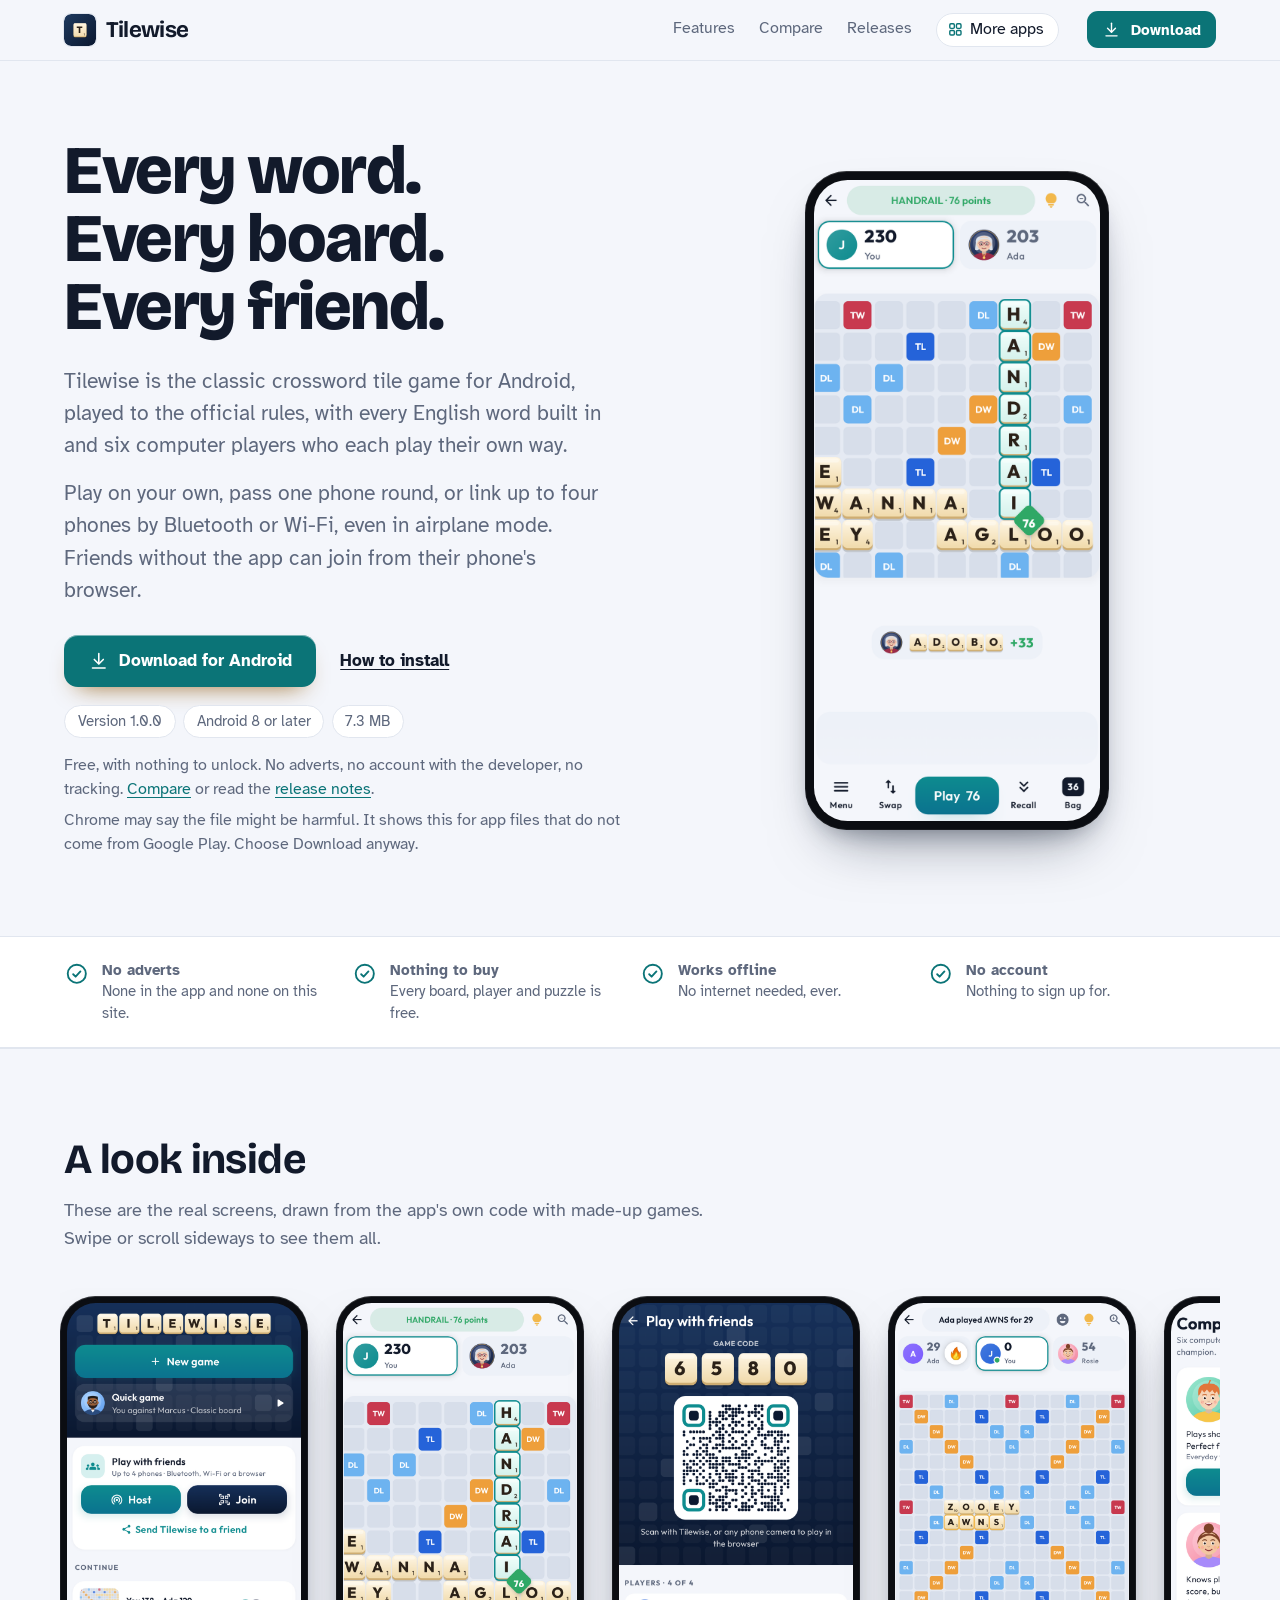
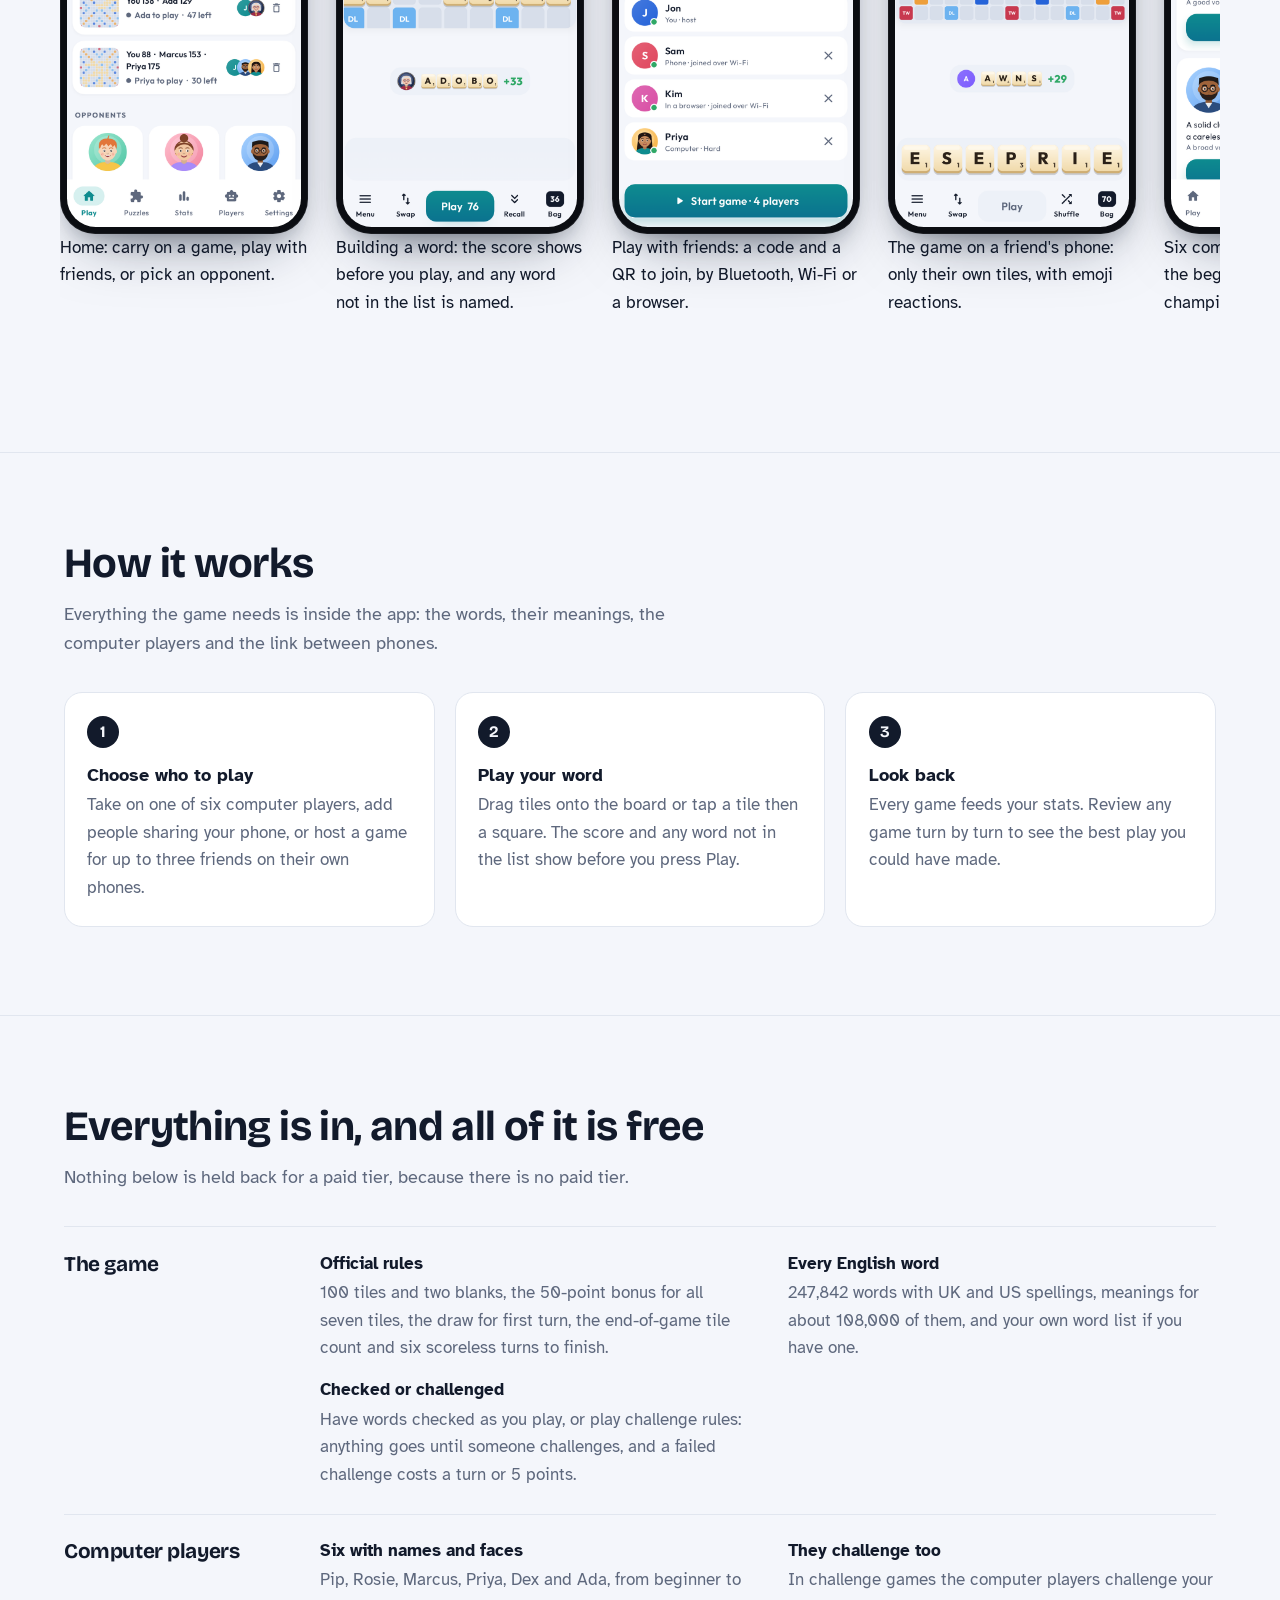
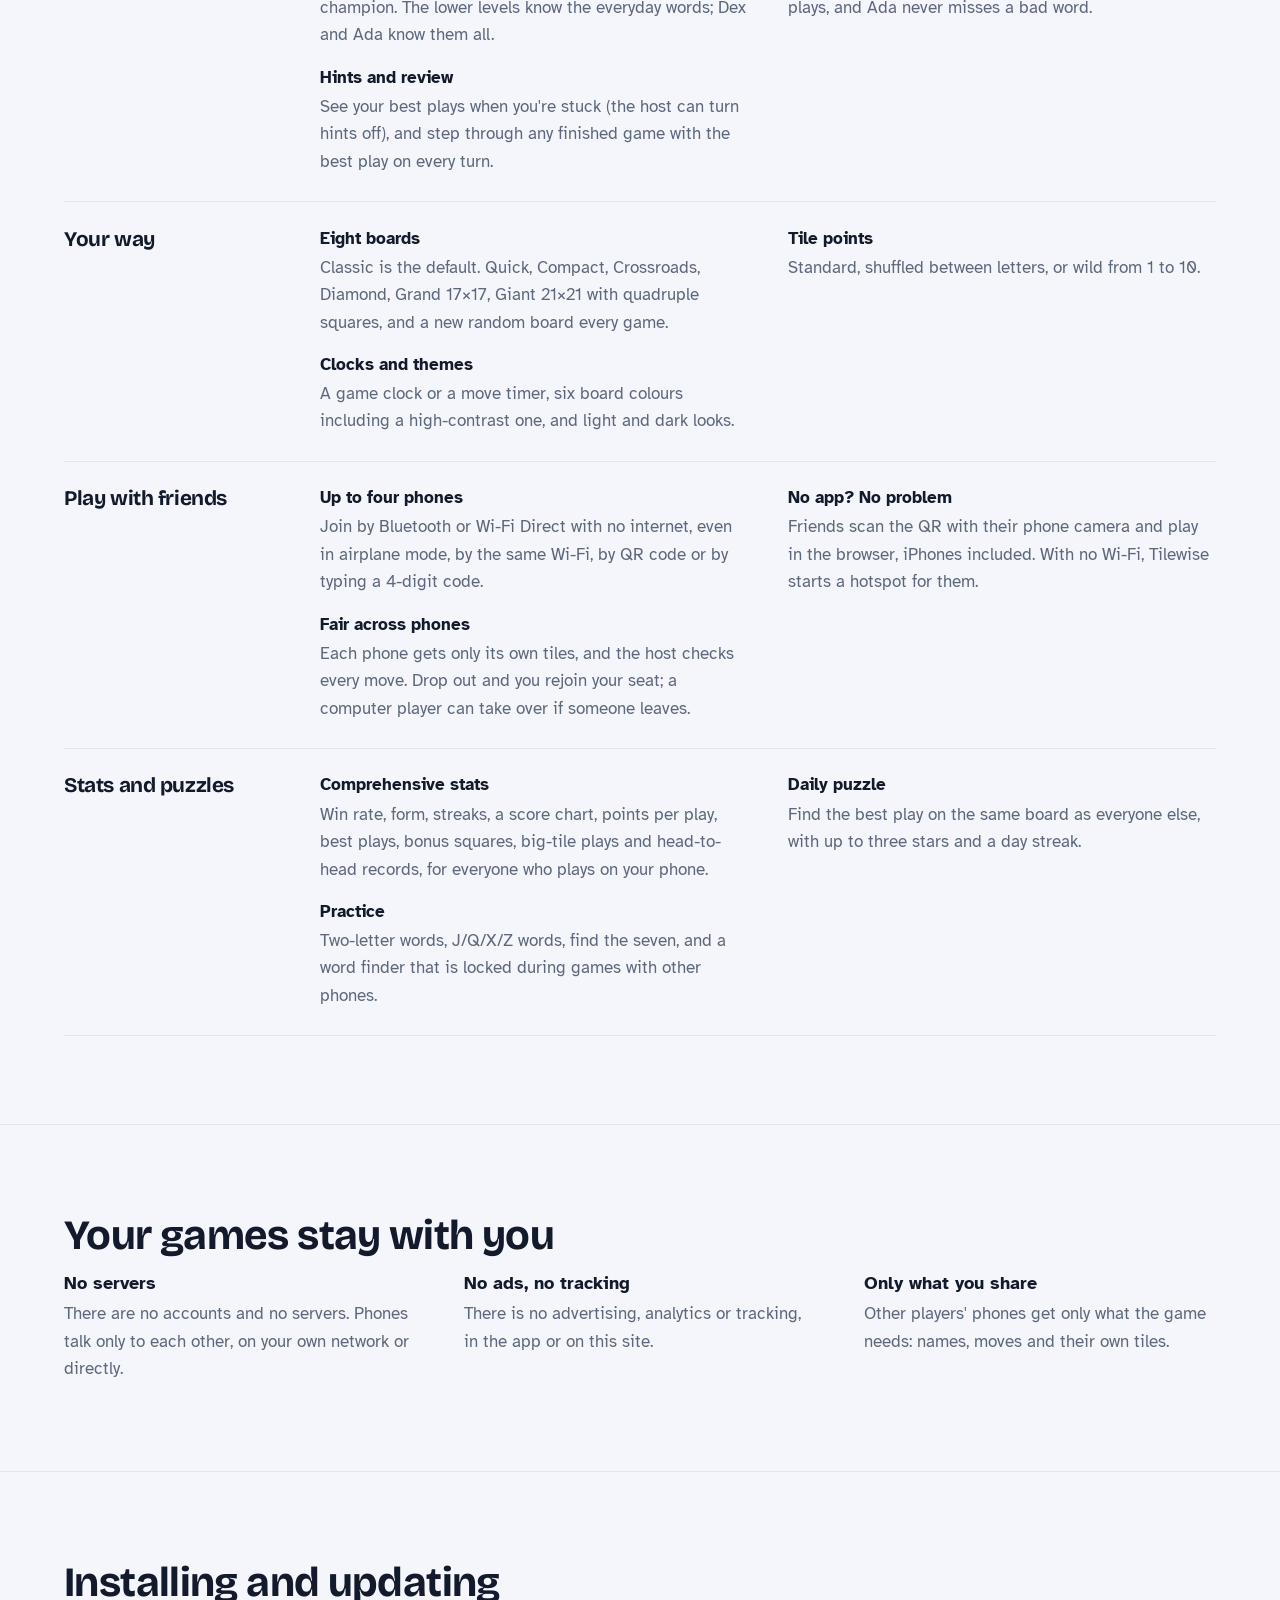
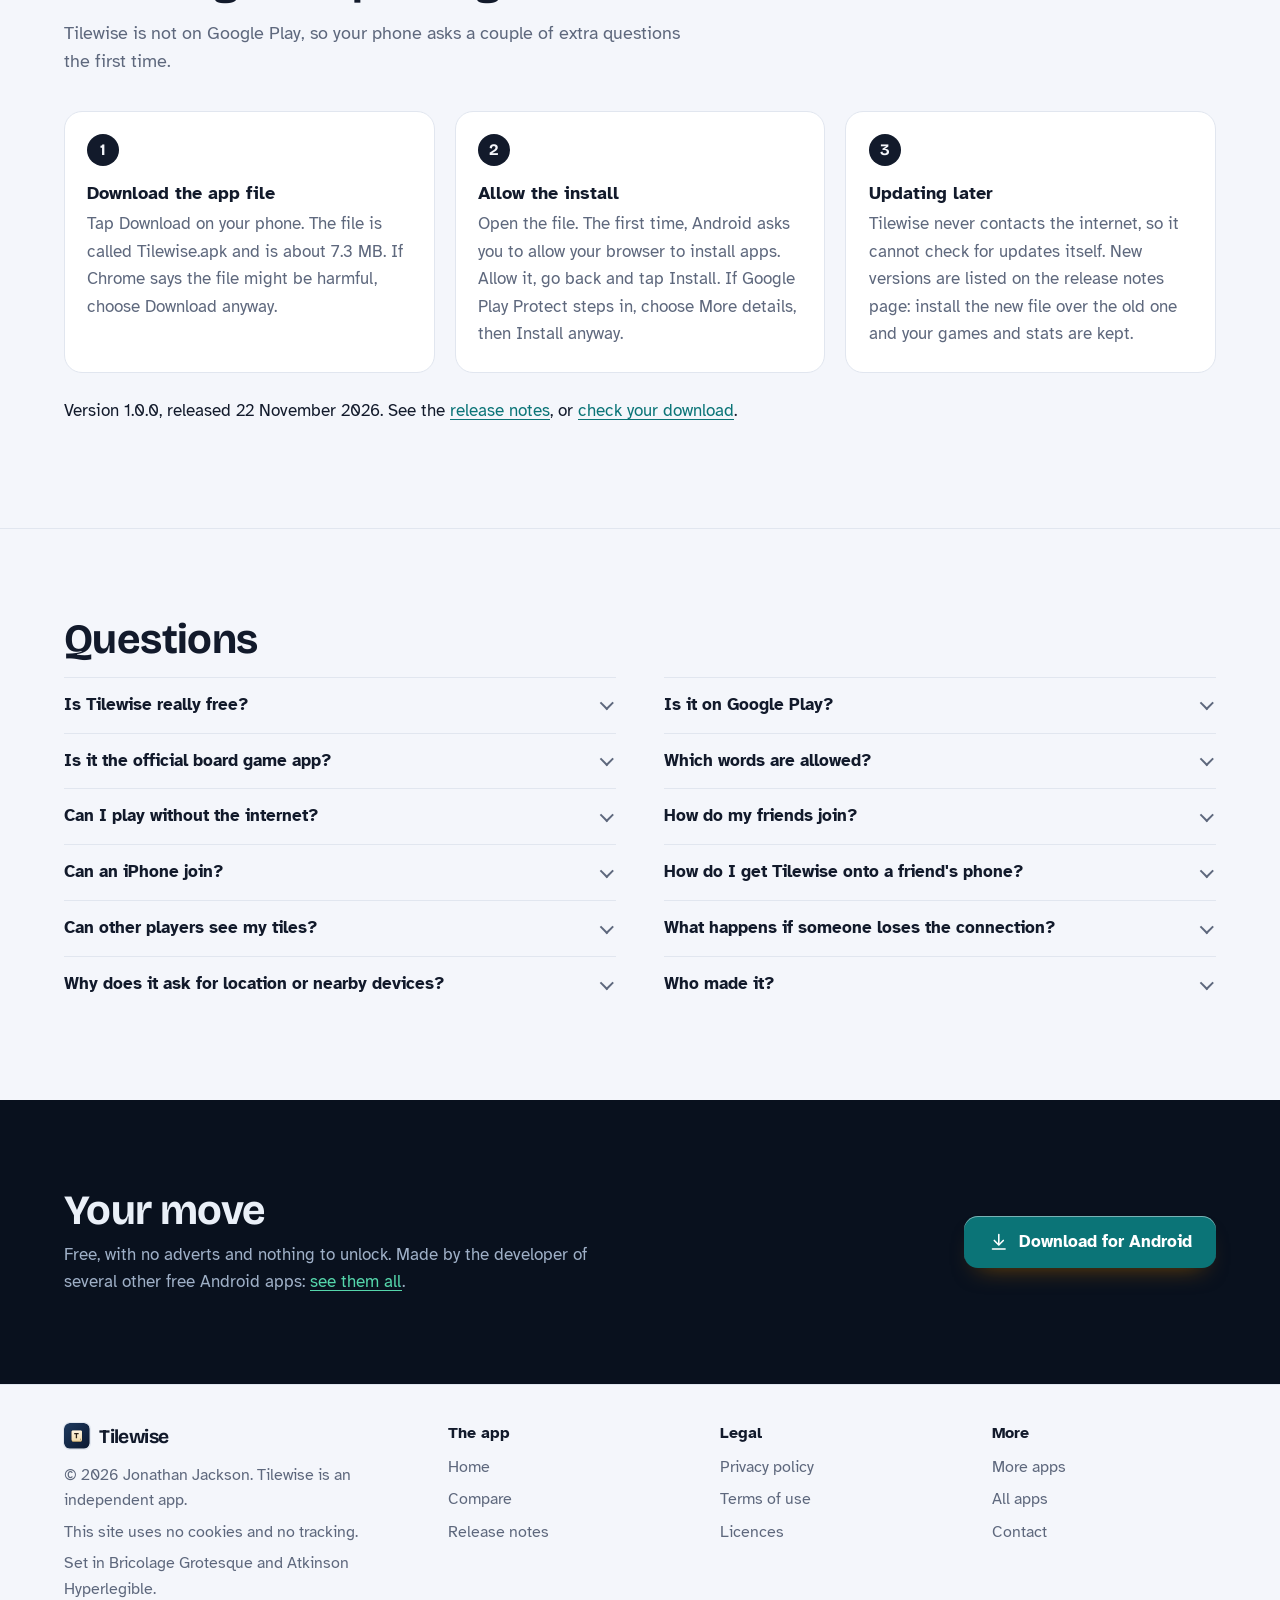
==== index.html @ 046726f5 "Tilewise website" ====
<!DOCTYPE html>
<html lang="en-GB">
<head>
<meta charset="utf-8">
<meta name="viewport" content="width=device-width, initial-scale=1">
<title>Tilewise: the classic crossword tile game, free, for up to four players</title>
<meta name="description" content="Tilewise is a free Android word game played to the official rules of the classic crossword tile game: every English word built in, six computer players, eight boards, deep stats, and up to four phones over Bluetooth or Wi-Fi with no internet. No adverts.">
<meta name="author" content="Jonathan Jackson">
<link rel="canonical" href="https://customgpter.github.io/tilewise/">
<meta name="theme-color" content="#f4f6fb" media="(prefers-color-scheme: light)">
<meta name="theme-color" content="#0d1322" media="(prefers-color-scheme: dark)">
<meta property="og:type" content="website">
<meta property="og:site_name" content="Tilewise">
<meta property="og:title" content="Tilewise: the classic crossword tile game, free, for up to four players">
<meta property="og:description" content="Tilewise is a free Android word game played to the official rules of the classic crossword tile game: every English word built in, six computer players, eight boards, deep stats, and up to four phones over Bluetooth or Wi-Fi with no internet. No adverts.">
<meta property="og:url" content="https://customgpter.github.io/tilewise/">
<meta property="og:image" content="https://customgpter.github.io/tilewise/assets/og.png">
<meta property="og:image:width" content="1200">
<meta property="og:image:height" content="630">
<meta property="og:image:alt" content="Tilewise&#x27;s game screen: a word scoring on the board, the rack of cream tiles below">
<meta property="og:locale" content="en_GB">
<meta name="twitter:card" content="summary_large_image">
<link rel="icon" href="./assets/favicon.svg" type="image/svg+xml">
<link rel="apple-touch-icon" href="./assets/apple-touch-icon.png">
<link rel="preload" href="./assets/fonts/bricolage-grotesque-latin.woff2" as="font" type="font/woff2" crossorigin>
<link rel="preload" href="./assets/fonts/atkinson-hyperlegible-latin-400-normal.woff2" as="font" type="font/woff2" crossorigin>
<link rel="stylesheet" href="./assets/site.css?v=1">
<link rel="stylesheet" href="./assets/house.css?v=1">
<link rel="stylesheet" href="./assets/apps-list.css?v=1">
<script src="./assets/apps-list.js?v=1" defer></script>
<script type="application/ld+json">{"@context":"https://schema.org","@type":"SoftwareApplication","name":"Tilewise","url":"https://customgpter.github.io/tilewise/","description":"Tilewise is a free Android word game played to the official rules of the classic crossword tile game: every English word built in, six computer players, eight boards, deep stats, and up to four phones over Bluetooth or Wi-Fi with no internet. No adverts.","applicationCategory":"GameApplication","operatingSystem":"Android 8 or later","softwareVersion":"1.0.0","downloadUrl":"https://github.com/CustomGPTer/tilewise/releases/latest/download/Tilewise.apk","releaseNotes":"https://customgpter.github.io/tilewise/releases.html","offers":{"@type":"Offer","price":"0","priceCurrency":"GBP"},"inLanguage":"en-GB","image":"https://customgpter.github.io/tilewise/assets/og.png","featureList":["Official rules","Every English word","Checked or challenged","Six with names and faces","They challenge too","Hints and review","Eight boards","Tile points","Clocks and themes","Up to four phones","No app? No problem","Fair across phones"],"author":{"@type":"Person","name":"Jonathan Jackson"}}</script>
<script type="application/ld+json">{"@context":"https://schema.org","@type":"FAQPage","mainEntity":[{"@type":"Question","name":"Is Tilewise really free?","acceptedAnswer":{"@type":"Answer","text":"Yes. There is no paid version, no subscription and no adverts, and nothing in the app is locked. Every board, computer player, puzzle and stat is in the free app."}},{"@type":"Question","name":"Is it on Google Play?","acceptedAnswer":{"@type":"Answer","text":"No. Tilewise is a personal project and is downloaded from this site as an Android app file. It needs Android 8 or later, which covers almost every phone in use."}},{"@type":"Question","name":"Is it the official board game app?","acceptedAnswer":{"@type":"Answer","text":"No. Tilewise is an independent game that follows the well-known rules of crossword tile games. It is not connected with any board game maker or brand."}},{"@type":"Question","name":"Which words are allowed?","acceptedAnswer":{"@type":"Answer","text":"Tilewise has 247,842 English words, made from the free ENABLE and SCOWL word lists, with UK and US spellings. You can choose UK only, US only or both. It does not include the licensed tournament lists, but you can import your own list."}},{"@type":"Question","name":"Can I play without the internet?","acceptedAnswer":{"@type":"Answer","text":"Yes, always. On your own, against the computer, or pass and play, it never needs a connection. Phones can link by Bluetooth with airplane mode on: switch Bluetooth back on after turning airplane mode on."}},{"@type":"Question","name":"How do my friends join?","acceptedAnswer":{"@type":"Answer","text":"Open Play with friends and tap Host. Your screen shows a 4-digit code and a QR code. Friends with Tilewise tap Join and scan it, or type the code. Friends without it scan the QR with their phone's camera and play in their browser."}},{"@type":"Question","name":"Can an iPhone join?","acceptedAnswer":{"@type":"Answer","text":"Yes, in the browser. An iPhone on the same Wi-Fi scans the QR and plays in Safari. With no shared Wi-Fi, Tilewise starts a hotspot for it to join first."}},{"@type":"Question","name":"How do I get Tilewise onto a friend's phone?","acceptedAnswer":{"@type":"Answer","text":"Tap Send Tilewise to a friend to share the app file by Quick Share or Bluetooth, or let them download it from the game page in their browser."}},{"@type":"Question","name":"Can other players see my tiles?","acceptedAnswer":{"@type":"Answer","text":"No. Each phone is sent only its own tiles. The other racks and the order of the bag are never sent, and everything is shown only when the game ends."}},{"@type":"Question","name":"What happens if someone loses the connection?","acceptedAnswer":{"@type":"Answer","text":"Their phone reconnects to the same seat by itself. The host sees who is offline and can let a computer player take over that seat."}},{"@type":"Question","name":"Why does it ask for location or nearby devices?","acceptedAnswer":{"@type":"Answer","text":"Android needs these to find phones close by over Bluetooth and Wi-Fi Direct. Tilewise asks only when you host or join, and never uses or stores your location."}},{"@type":"Question","name":"Who made it?","acceptedAnswer":{"@type":"Answer","text":"Tilewise is made by Jonathan Jackson, an independent developer in the United Kingdom."}}]}</script>
</head>
<body>
<a class="skip" href="#main">Skip to content</a>
<header class="masthead">
<div class="wrap">
<a class="brand" href="./" aria-label="Tilewise home"><svg viewBox="0 0 108 108" aria-hidden="true"><defs><linearGradient id="twg" x1="0" y1="0" x2="1" y2="1"><stop offset="0" stop-color="#1E3A5F"/><stop offset="1" stop-color="#0B1830"/></linearGradient><linearGradient id="twt" x1="0" y1="0" x2="0" y2="1"><stop offset="0" stop-color="#FFF6E3"/><stop offset="1" stop-color="#F2DDB0"/></linearGradient></defs><rect width="108" height="108" rx="24" fill="url(#twg)"/><g transform="translate(54 54) scale(0.8) translate(-54 -54)"><path fill="#000" fill-opacity=".25" d="M33,30h44a6,6 0,0 1,6 6v46a6,6 0,0 1,-6 6h-44a6,6 0,0 1,-6 -6v-46a6,6 0,0 1,6 -6z"/><path fill="#D9B97C" d="M33,27h42a6,6 0,0 1,6 6v46a6,6 0,0 1,-6 6h-42a6,6 0,0 1,-6 -6v-46a6,6 0,0 1,6 -6z"/><path fill="url(#twt)" d="M33,26h42a6,6 0,0 1,6 6v42a6,6 0,0 1,-6 6h-42a6,6 0,0 1,-6 -6v-42a6,6 0,0 1,6 -6z"/><path fill="#2B2118" d="M48.59 66.5V39.69H55.41V66.5ZM40.33 45.36V39.5H63.67V45.36Z"/><path fill="#2B2118" d="M71.89 77V69H73.65V77ZM70.35 70.51V69H73.54V70.51Z"/></g></svg><span>Tilewise</span></a>
<nav aria-label="Main"><ul><li><a href="./#features">Features</a></li><li><a href="./compare.html">Compare</a></li><li><a href="./releases.html">Releases</a></li><li><a class="more-apps" href="./more-apps.html"><svg class="ico" viewBox="0 0 24 24" aria-hidden="true"><rect x="4" y="4" width="6.5" height="6.5" rx="1.6"/><rect x="13.5" y="4" width="6.5" height="6.5" rx="1.6"/><rect x="4" y="13.5" width="6.5" height="6.5" rx="1.6"/><rect x="13.5" y="13.5" width="6.5" height="6.5" rx="1.6"/></svg>More apps</a></li></ul></nav>
<a class="button small" href="https://github.com/CustomGPTer/tilewise/releases/latest/download/Tilewise.apk"><svg class="ico" viewBox="0 0 24 24" aria-hidden="true"><path d="M12 4v11"/><path d="M7 10.5l5 5 5-5"/><path d="M5 20h14"/></svg>Download</a>
</div>
</header>
<main id="main">
<div class="hero">
<div class="wrap hero-grid">
<div class="hero-copy">
<h1>Every word. Every board. Every friend.</h1>
<p class="lede">Tilewise is the classic crossword tile game for Android, played to the official rules, with every English word built in and six computer players who each play their own way.</p><p class="lede">Play on your own, pass one phone round, or link up to four phones by Bluetooth or Wi-Fi, even in airplane mode. Friends without the app can join from their phone's browser.</p>

<p class="get" id="download"><a class="button" href="https://github.com/CustomGPTer/tilewise/releases/latest/download/Tilewise.apk"><svg class="ico" viewBox="0 0 24 24" aria-hidden="true"><path d="M12 4v11"/><path d="M7 10.5l5 5 5-5"/><path d="M5 20h14"/></svg>Download for Android</a><a class="aside" href="#install">How to install</a></p>
<ul class="pills"><li>Version 1.0.0</li><li>Android 8 or later</li><li>7.3 MB</li></ul>
<p class="facts">Free, with nothing to unlock. No adverts, no account with the developer, no tracking. <a href="compare.html">Compare</a> or read the <a href="releases.html">release notes</a>.</p>
<p class="facts">Chrome may say the file might be harmful. It shows this for app files that do not come from Google Play. Choose Download anyway.</p>
</div>
<div class="hero-phone"><div class="phone"><img src="./assets/screens/game.png" alt="Building a word: the score shows before you play, and any word not in the list is named." width="393" height="852" fetchpriority="high"></div></div>
</div>
</div>

<section class="promises" aria-label="In short">
<div class="wrap"><ul><li><svg class="ico" viewBox="0 0 24 24" aria-hidden="true"><circle cx="12" cy="12" r="8.5"/><path d="M8.6 12.4l2.3 2.3 4.5-4.9"/></svg><span><b>No adverts</b><span>None in the app and none on this site.</span></span></li><li><svg class="ico" viewBox="0 0 24 24" aria-hidden="true"><circle cx="12" cy="12" r="8.5"/><path d="M8.6 12.4l2.3 2.3 4.5-4.9"/></svg><span><b>Nothing to buy</b><span>Every board, player and puzzle is free.</span></span></li><li><svg class="ico" viewBox="0 0 24 24" aria-hidden="true"><circle cx="12" cy="12" r="8.5"/><path d="M8.6 12.4l2.3 2.3 4.5-4.9"/></svg><span><b>Works offline</b><span>No internet needed, ever.</span></span></li><li><svg class="ico" viewBox="0 0 24 24" aria-hidden="true"><circle cx="12" cy="12" r="8.5"/><path d="M8.6 12.4l2.3 2.3 4.5-4.9"/></svg><span><b>No account</b><span>Nothing to sign up for.</span></span></li></ul></div>
</section>

<section id="screens" aria-labelledby="screens-h">
<div class="wrap">
<h2 id="screens-h">A look inside</h2>
<p class="intro">These are the real screens, drawn from the app&#x27;s own code with made-up games. Swipe or scroll sideways to see them all.</p>
<div class="gallery" tabindex="0" role="region" aria-label="Screens from Tilewise"><figure class="shot"><div class="phone"><img src="./assets/screens/home.png" alt="Home: carry on a game, play with friends, or pick an opponent." width="393" height="852" loading="eager" decoding="async"></div><figcaption>Home: carry on a game, play with friends, or pick an opponent.</figcaption></figure><figure class="shot"><div class="phone"><img src="./assets/screens/game.png" alt="Building a word: the score shows before you play, and any word not in the list is named." width="393" height="852" loading="eager" decoding="async"></div><figcaption>Building a word: the score shows before you play, and any word not in the list is named.</figcaption></figure><figure class="shot"><div class="phone"><img src="./assets/screens/friends.png" alt="Play with friends: a code and a QR to join, by Bluetooth, Wi-Fi or a browser." width="393" height="852" loading="eager" decoding="async"></div><figcaption>Play with friends: a code and a QR to join, by Bluetooth, Wi-Fi or a browser.</figcaption></figure><figure class="shot"><div class="phone"><img src="./assets/screens/guest.png" alt="The game on a friend&#x27;s phone: only their own tiles, with emoji reactions." width="393" height="852" loading="eager" decoding="async"></div><figcaption>The game on a friend&#x27;s phone: only their own tiles, with emoji reactions.</figcaption></figure><figure class="shot"><div class="phone"><img src="./assets/screens/opponents.png" alt="Six computer players, from Pip the beginner to Ada the champion." width="393" height="852" loading="eager" decoding="async"></div><figcaption>Six computer players, from Pip the beginner to Ada the champion.</figcaption></figure><figure class="shot"><div class="phone"><img src="./assets/screens/boards.png" alt="A new game: eight boards, tile points your way, checked words or challenges, UK or US spellings." width="393" height="852" loading="eager" decoding="async"></div><figcaption>A new game: eight boards, tile points your way, checked words or challenges, UK or US spellings.</figcaption></figure><figure class="shot"><div class="phone"><img src="./assets/screens/stats.png" alt="Stats: win rate, form, streaks, a score chart and head-to-head records." width="393" height="852" loading="eager" decoding="async"></div><figcaption>Stats: win rate, form, streaks, a score chart and head-to-head records.</figcaption></figure><figure class="shot"><div class="phone"><img src="./assets/screens/puzzles.png" alt="A daily puzzle, practice drills and a word finder." width="393" height="852" loading="eager" decoding="async"></div><figcaption>A daily puzzle, practice drills and a word finder.</figcaption></figure></div>
</div>
</section>

<section id="how" aria-labelledby="how-h">
<div class="wrap">
<h2 id="how-h">How it works</h2>
<p class="intro">Everything the game needs is inside the app: the words, their meanings, the computer players and the link between phones.</p>
<ol class="steps"><li><h3>Choose who to play</h3><p>Take on one of six computer players, add people sharing your phone, or host a game for up to three friends on their own phones.</p></li><li><h3>Play your word</h3><p>Drag tiles onto the board or tap a tile then a square. The score and any word not in the list show before you press Play.</p></li><li><h3>Look back</h3><p>Every game feeds your stats. Review any game turn by turn to see the best play you could have made.</p></li></ol>
</div>
</section>

<section id="features" aria-labelledby="features-h">
<div class="wrap">
<h2 id="features-h">Everything is in, and all of it is free</h2>
<p class="intro">Nothing below is held back for a paid tier, because there is no paid tier.</p>
<div class="groups"><div class="group"><h3>The game</h3><dl><div><dt>Official rules</dt><dd>100 tiles and two blanks, the 50-point bonus for all seven tiles, the draw for first turn, the end-of-game tile count and six scoreless turns to finish.</dd></div><div><dt>Every English word</dt><dd>247,842 words with UK and US spellings, meanings for about 108,000 of them, and your own word list if you have one.</dd></div><div><dt>Checked or challenged</dt><dd>Have words checked as you play, or play challenge rules: anything goes until someone challenges, and a failed challenge costs a turn or 5 points.</dd></div></dl></div><div class="group"><h3>Computer players</h3><dl><div><dt>Six with names and faces</dt><dd>Pip, Rosie, Marcus, Priya, Dex and Ada, from beginner to champion. The lower levels know the everyday words; Dex and Ada know them all.</dd></div><div><dt>They challenge too</dt><dd>In challenge games the computer players challenge your plays, and Ada never misses a bad word.</dd></div><div><dt>Hints and review</dt><dd>See your best plays when you're stuck (the host can turn hints off), and step through any finished game with the best play on every turn.</dd></div></dl></div><div class="group"><h3>Your way</h3><dl><div><dt>Eight boards</dt><dd>Classic is the default. Quick, Compact, Crossroads, Diamond, Grand 17×17, Giant 21×21 with quadruple squares, and a new random board every game.</dd></div><div><dt>Tile points</dt><dd>Standard, shuffled between letters, or wild from 1 to 10.</dd></div><div><dt>Clocks and themes</dt><dd>A game clock or a move timer, six board colours including a high-contrast one, and light and dark looks.</dd></div></dl></div><div class="group"><h3>Play with friends</h3><dl><div><dt>Up to four phones</dt><dd>Join by Bluetooth or Wi-Fi Direct with no internet, even in airplane mode, by the same Wi-Fi, by QR code or by typing a 4-digit code.</dd></div><div><dt>No app? No problem</dt><dd>Friends scan the QR with their phone camera and play in the browser, iPhones included. With no Wi-Fi, Tilewise starts a hotspot for them.</dd></div><div><dt>Fair across phones</dt><dd>Each phone gets only its own tiles, and the host checks every move. Drop out and you rejoin your seat; a computer player can take over if someone leaves.</dd></div></dl></div><div class="group"><h3>Stats and puzzles</h3><dl><div><dt>Comprehensive stats</dt><dd>Win rate, form, streaks, a score chart, points per play, best plays, bonus squares, big-tile plays and head-to-head records, for everyone who plays on your phone.</dd></div><div><dt>Daily puzzle</dt><dd>Find the best play on the same board as everyone else, with up to three stars and a day streak.</dd></div><div><dt>Practice</dt><dd>Two-letter words, J/Q/X/Z words, find the seven, and a word finder that is locked during games with other phones.</dd></div></dl></div></div>
</div>
</section>

<section id="privacy" aria-labelledby="privacy-h">
<div class="wrap">
<h2 id="privacy-h">Your games stay with you</h2>
<ul class="plain"><li><h3>No servers</h3><p>There are no accounts and no servers. Phones talk only to each other, on your own network or directly.</p></li><li><h3>No ads, no tracking</h3><p>There is no advertising, analytics or tracking, in the app or on this site.</p></li><li><h3>Only what you share</h3><p>Other players' phones get only what the game needs: names, moves and their own tiles.</p></li></ul>
</div>
</section>

<section id="install" aria-labelledby="install-h">
<div class="wrap">
<h2 id="install-h">Installing and updating</h2>
<p class="intro">Tilewise is not on Google Play, so your phone asks a couple of extra questions the first time.</p>
<ol class="steps"><li><h3>Download the app file</h3><p>Tap Download on your phone. The file is called Tilewise.apk and is about 7.3 MB. If Chrome says the file might be harmful, choose Download anyway.</p></li><li><h3>Allow the install</h3><p>Open the file. The first time, Android asks you to allow your browser to install apps. Allow it, go back and tap Install. If Google Play Protect steps in, choose More details, then Install anyway.</p></li><li><h3>Updating later</h3><p>Tilewise never contacts the internet, so it cannot check for updates itself. New versions are listed on the release notes page: install the new file over the old one and your games and stats are kept.</p></li></ol>
<p class="after-table">Version 1.0.0, released 22 November 2026. See the <a href="releases.html">release notes</a>, or <a href="releases.html#checking">check your download</a>.</p>
</div>
</section>

<section id="questions" aria-labelledby="questions-h">
<div class="wrap">
<h2 id="questions-h">Questions</h2>
<div class="faq"><details><summary>Is Tilewise really free?</summary><p>Yes. There is no paid version, no subscription and no adverts, and nothing in the app is locked. Every board, computer player, puzzle and stat is in the free app.</p></details><details><summary>Is it on Google Play?</summary><p>No. Tilewise is a personal project and is downloaded from this site as an Android app file. It needs Android 8 or later, which covers almost every phone in use.</p></details><details><summary>Is it the official board game app?</summary><p>No. Tilewise is an independent game that follows the well-known rules of crossword tile games. It is not connected with any board game maker or brand.</p></details><details><summary>Which words are allowed?</summary><p>Tilewise has 247,842 English words, made from the free ENABLE and SCOWL word lists, with UK and US spellings. You can choose UK only, US only or both. It does not include the licensed tournament lists, but you can import your own list.</p></details><details><summary>Can I play without the internet?</summary><p>Yes, always. On your own, against the computer, or pass and play, it never needs a connection. Phones can link by Bluetooth with airplane mode on: switch Bluetooth back on after turning airplane mode on.</p></details><details><summary>How do my friends join?</summary><p>Open Play with friends and tap Host. Your screen shows a 4-digit code and a QR code. Friends with Tilewise tap Join and scan it, or type the code. Friends without it scan the QR with their phone's camera and play in their browser.</p></details><details><summary>Can an iPhone join?</summary><p>Yes, in the browser. An iPhone on the same Wi-Fi scans the QR and plays in Safari. With no shared Wi-Fi, Tilewise starts a hotspot for it to join first.</p></details><details><summary>How do I get Tilewise onto a friend&#x27;s phone?</summary><p>Tap Send Tilewise to a friend to share the app file by Quick Share or Bluetooth, or let them download it from the game page in their browser.</p></details><details><summary>Can other players see my tiles?</summary><p>No. Each phone is sent only its own tiles. The other racks and the order of the bag are never sent, and everything is shown only when the game ends.</p></details><details><summary>What happens if someone loses the connection?</summary><p>Their phone reconnects to the same seat by itself. The host sees who is offline and can let a computer player take over that seat.</p></details><details><summary>Why does it ask for location or nearby devices?</summary><p>Android needs these to find phones close by over Bluetooth and Wi-Fi Direct. Tilewise asks only when you host or join, and never uses or stores your location.</p></details><details><summary>Who made it?</summary><p>Tilewise is made by Jonathan Jackson, an independent developer in the United Kingdom.</p></details></div>
</div>
</section>

<section class="closing" aria-labelledby="closing-h">
<div class="wrap">
<div><h2 id="closing-h">Your move</h2><p>Free, with no adverts and nothing to unlock. Made by the developer of several other free Android apps: <a href="more-apps.html">see them all</a>.</p></div>
<a class="button" href="https://github.com/CustomGPTer/tilewise/releases/latest/download/Tilewise.apk"><svg class="ico" viewBox="0 0 24 24" aria-hidden="true"><path d="M12 4v11"/><path d="M7 10.5l5 5 5-5"/><path d="M5 20h14"/></svg>Download for Android</a>
</div>
</section>
</main>
<footer class="colophon">
<div class="wrap">
<div>
<a class="brand" href="./" aria-label="Tilewise home"><svg viewBox="0 0 108 108" aria-hidden="true"><defs><linearGradient id="twg" x1="0" y1="0" x2="1" y2="1"><stop offset="0" stop-color="#1E3A5F"/><stop offset="1" stop-color="#0B1830"/></linearGradient><linearGradient id="twt" x1="0" y1="0" x2="0" y2="1"><stop offset="0" stop-color="#FFF6E3"/><stop offset="1" stop-color="#F2DDB0"/></linearGradient></defs><rect width="108" height="108" rx="24" fill="url(#twg)"/><g transform="translate(54 54) scale(0.8) translate(-54 -54)"><path fill="#000" fill-opacity=".25" d="M33,30h44a6,6 0,0 1,6 6v46a6,6 0,0 1,-6 6h-44a6,6 0,0 1,-6 -6v-46a6,6 0,0 1,6 -6z"/><path fill="#D9B97C" d="M33,27h42a6,6 0,0 1,6 6v46a6,6 0,0 1,-6 6h-42a6,6 0,0 1,-6 -6v-46a6,6 0,0 1,6 -6z"/><path fill="url(#twt)" d="M33,26h42a6,6 0,0 1,6 6v42a6,6 0,0 1,-6 6h-42a6,6 0,0 1,-6 -6v-42a6,6 0,0 1,6 -6z"/><path fill="#2B2118" d="M48.59 66.5V39.69H55.41V66.5ZM40.33 45.36V39.5H63.67V45.36Z"/><path fill="#2B2118" d="M71.89 77V69H73.65V77ZM70.35 70.51V69H73.54V70.51Z"/></g></svg><span>Tilewise</span></a>
<p>&copy; 2026 Jonathan Jackson. Tilewise is an independent app.</p>
<p>This site uses no cookies and no tracking.</p>
<p>Set in Bricolage Grotesque and Atkinson Hyperlegible.</p>
</div>
<nav aria-label="The app"><h2>The app</h2><ul>
<li><a href="./">Home</a></li>
<li><a href="./compare.html">Compare</a></li>
<li><a href="./releases.html">Release notes</a></li>

</ul></nav>
<nav aria-label="Legal"><h2>Legal</h2><ul>
<li><a href="./privacy.html">Privacy policy</a></li>
<li><a href="./terms.html">Terms of use</a></li>
<li><a href="./licences.html">Licences</a></li>
</ul></nav>
<nav aria-label="More"><h2>More</h2><ul>
<li><a href="./more-apps.html">More apps</a></li>
<li><a href="https://customgpter.github.io/">All apps</a></li>
<li><a href="https://github.com/CustomGPTer/tilewise/issues">Contact</a></li>
</ul></nav>
</div>
</footer>
</body>
</html>
---- assets/site.css ----
@font-face{font-family:"Bricolage Grotesque";src:url("fonts/bricolage-grotesque-latin.woff2") format("woff2");font-weight:200 800;font-style:normal;font-display:swap}
@font-face{font-family:"Atkinson Hyperlegible";src:url("fonts/atkinson-hyperlegible-latin-400-normal.woff2") format("woff2");font-weight:400;font-style:normal;font-display:swap}
@font-face{font-family:"Atkinson Hyperlegible";src:url("fonts/atkinson-hyperlegible-latin-700-normal.woff2") format("woff2");font-weight:700;font-style:normal;font-display:swap}

/* Daylight page, night-time camera. The lamp colour is kept for the one thing to press and for what the camera has seen. */
:root{
  --page:#f2f5f9; --panel:#ffffff; --raised:#e8edf3; --ink:#0d1a2b; --soft:#465468; --rule:#d2dae4;
  --accent:#0a6a55; --accent-ink:#ffffff; --warn:#8a5200; --rec:#d3302f;
  --lamp:#ffb347; --lamp-ink:#231400; --lamp-text:#8a5200;
  --night:#09111e; --night-2:#111d30; --night-3:#1a2a43; --night-ink:#eaf0f8; --night-soft:#9fb0c7; --night-rule:#24364f; --iris:#55d6ab;
  --display:"Bricolage Grotesque","Atkinson Hyperlegible",system-ui,sans-serif;
  --sans:"Atkinson Hyperlegible",system-ui,-apple-system,"Segoe UI",Roboto,sans-serif;
  --mono:ui-monospace,SFMono-Regular,Menlo,Consolas,"Liberation Mono",monospace;
  color-scheme:light dark;
}
@media (prefers-color-scheme:dark){
  :root{--page:#0a111b; --panel:#111a27; --raised:#182434; --ink:#e9eef5; --soft:#a0aec0; --rule:#243247;
    --accent:#55d6ab; --accent-ink:#00281d; --warn:#ffb347; --rec:#ff6163; --lamp-text:#ffb347}
}

*,*::before,*::after{box-sizing:border-box}
html{-webkit-text-size-adjust:100%;scroll-behavior:smooth;scroll-padding-top:5.5rem}
@media (prefers-reduced-motion:reduce){html{scroll-behavior:auto}}
body{margin:0;background:var(--page);color:var(--ink);font:400 1.0625rem/1.62 var(--sans);text-rendering:optimizeLegibility;-webkit-font-smoothing:antialiased}
img,svg{max-width:100%;display:block}
a{color:var(--accent);text-decoration-thickness:.07em;text-underline-offset:.2em}
a:hover{text-decoration-thickness:.13em}
:focus-visible{outline:3px solid var(--lamp);outline-offset:3px;border-radius:6px}
code{font:.9em/1 var(--mono);overflow-wrap:anywhere}
h1,h2,h3{font-family:var(--display);font-weight:700;letter-spacing:-.015em;line-height:1.08;margin:0;text-wrap:balance}
p{margin:0 0 1rem}
.skip{position:absolute;left:-999px;top:0;background:var(--ink);color:var(--page);padding:.6rem 1rem;z-index:30;border-radius:0 0 8px 0}
.skip:focus{left:0}
.sr{position:absolute;width:1px;height:1px;overflow:hidden;clip-path:inset(50%);white-space:nowrap}
.wrap{width:min(72rem,100% - 2.5rem);margin-inline:auto}
.measure{max-width:44rem}
.ico{width:1.25em;height:1.25em;flex:none;fill:none;stroke:currentColor;stroke-width:1.75;stroke-linecap:round;stroke-linejoin:round}

/* ---------- masthead */
.masthead{position:sticky;top:0;z-index:20;background:color-mix(in srgb,var(--page) 88%,transparent);-webkit-backdrop-filter:blur(14px) saturate(1.3);backdrop-filter:blur(14px) saturate(1.3);border-bottom:1px solid var(--rule)}
.masthead .wrap{display:flex;flex-wrap:wrap;align-items:center;gap:.35rem 1.75rem;padding-block:.7rem}
.brand{display:inline-flex;align-items:center;gap:.6rem;font:700 1.4rem/1 var(--display);letter-spacing:-.03em;color:var(--ink);text-decoration:none;margin-right:auto}
.brand svg{width:2rem;height:2rem;flex:none;border-radius:.5rem;box-shadow:0 0 0 1px var(--rule)}
.masthead nav ul{display:flex;flex-wrap:wrap;align-items:center;gap:.15rem 1.5rem;list-style:none;margin:0;padding:0;font-size:1rem;line-height:1.3}
.masthead nav a{display:inline-flex;align-items:center;gap:.4rem;color:var(--soft);text-decoration:none;padding-block:.45rem;border-bottom:2px solid transparent}
.masthead nav a:hover{color:var(--ink)}
.masthead nav a[aria-current="page"]{color:var(--ink);border-bottom-color:var(--lamp)}
.masthead nav a.more-apps{color:var(--ink);border:1px solid var(--rule);border-radius:999px;padding:.34rem .85rem .34rem .65rem;background:var(--panel)}
.masthead nav a.more-apps .ico{width:1.05em;height:1.05em;color:var(--accent);stroke-width:2}
.masthead nav a.more-apps:hover,.masthead nav a.more-apps[aria-current="page"]{border-color:var(--accent)}
.button{display:inline-flex;align-items:center;gap:.6rem;background:var(--lamp);color:var(--lamp-ink);font:700 1.08rem/1.2 var(--sans);text-decoration:none;padding:.95rem 1.5rem;border-radius:14px;box-shadow:0 1px 0 rgba(255,255,255,.45) inset,0 12px 24px -14px rgba(138,82,0,.9)}
.button:hover{background:#ffc56e}
.button:active{transform:translateY(1px)}
.button.small{font-size:.95rem;padding:.55rem .95rem;border-radius:11px;box-shadow:none}
.button.quiet{background:none;box-shadow:none;border:1px solid var(--rule);color:var(--ink)}
.button.quiet:hover{border-color:var(--ink);background:none}
@media (max-width:52rem){
  .masthead nav{order:3;flex:1 0 100%}
  .masthead nav ul{gap:.1rem .85rem;font-size:.95rem}
  .masthead nav .wide{display:none}
}
@media (max-width:24rem){.masthead nav a.more-apps .ico{display:none}.masthead nav a.more-apps{padding-inline:.7rem}}

/* ---------- hero */
.hero{padding-block:clamp(2.2rem,6vw,4.75rem) clamp(2.5rem,6vw,4.5rem);overflow:hidden}
.hero-grid{display:grid;gap:clamp(2.25rem,5vw,4rem);align-items:center}
@media (min-width:62rem){.hero-grid{grid-template-columns:minmax(0,11fr) minmax(0,10fr)}}
.hero h1{font-size:clamp(2.6rem,6vw,4.25rem);font-weight:800;line-height:1;letter-spacing:-.022em;margin-bottom:1.5rem}
.lede{font-size:clamp(1.14rem,2vw,1.3rem);line-height:1.55;color:var(--soft);margin:0 0 1rem;max-width:34rem}
.get{display:flex;flex-wrap:wrap;align-items:center;gap:.9rem 1.5rem;margin:1.8rem 0 1.1rem}
.get .aside{font-weight:700;color:var(--ink)}
.facts{font-size:.98rem;line-height:1.5;color:var(--soft);margin:0 0 .5rem;max-width:36rem}
.pills{display:flex;flex-wrap:wrap;gap:.45rem;list-style:none;margin:0 0 1rem;padding:0;font-size:.95rem}
.pills li{border:1px solid var(--rule);border-radius:999px;padding:.22rem .8rem;background:var(--panel);color:var(--soft)}

/* the monitor: the camera's view, the day beneath it, and the alert it sends */
.monitor{position:relative;max-width:36rem;margin-inline:auto;width:100%;padding-bottom:3.1rem}
@media (min-width:62rem){.monitor{margin-inline:auto 0}}
.screen{position:relative;background:var(--night);border-radius:22px;padding:.6rem;box-shadow:0 0 0 1px var(--night-rule),0 30px 60px -30px rgba(9,17,30,.75)}
.cam{position:relative;border-radius:15px;overflow:hidden;aspect-ratio:16/10;background:#0b1626}
.cam svg{width:100%;height:100%}
.cam text{font:700 15px var(--sans);fill:#231400}
.hud{position:absolute;display:inline-flex;align-items:center;gap:.4rem;font:700 .76rem/1 var(--sans);color:var(--night-ink);background:rgba(6,12,22,.62);border-radius:999px;padding:.38rem .65rem;letter-spacing:.01em}
.hud i{width:.5rem;height:.5rem;border-radius:50%;background:var(--iris)}
.hud.watching{left:.7rem;top:.7rem}
.hud.rec{right:.7rem;top:.7rem}
.hud.rec i{background:#ff5a5c}
.hud.stamp{left:.7rem;bottom:.7rem;font:400 .74rem/1 var(--mono);border-radius:6px;color:#d5deea}
.hud.place{right:.7rem;bottom:.7rem;border-radius:6px;font-weight:400;color:#d5deea}
.day{padding:.85rem .55rem 2rem;color:var(--night-soft);font-size:.8rem;line-height:1.2}
.day-head{display:flex;justify-content:space-between;margin-bottom:.6rem}
.day-head b{color:var(--night-ink)}
.track{position:relative;height:1.5rem;border-radius:7px;background:repeating-linear-gradient(90deg,var(--night-3) 0 1px,transparent 1px calc(100% / 24)),var(--night-2);box-shadow:inset 0 0 0 1px var(--night-rule)}
.ev{position:absolute;top:3px;bottom:3px;width:max(5px,1.1%);border-radius:3px;background:var(--iris);left:var(--at)}
.ev.seen{background:var(--lamp)}
.now{position:absolute;top:-4px;bottom:-4px;left:var(--at);width:2px;background:var(--night-ink);border-radius:2px}
.hours{display:flex;justify-content:space-between;margin-top:.4rem;font-size:.72rem}
.alert{position:absolute;right:-.4rem;bottom:0;display:flex;align-items:center;gap:.75rem;width:min(19rem,88%);background:var(--panel);color:var(--ink);border:1px solid var(--rule);border-radius:16px;padding:.65rem .8rem;box-shadow:0 18px 36px -18px rgba(9,17,30,.55)}
.alert .thumb{flex:none;width:3.1rem;height:3.1rem;border-radius:10px;background:linear-gradient(160deg,#16263d,#0b1626);position:relative;overflow:hidden}
.alert .thumb::before{content:"";position:absolute;left:50%;bottom:0;width:38%;height:62%;translate:-50% 0;border-radius:40% 40% 0 0;background:#6f86a6}
.alert .thumb::after{content:"";position:absolute;left:50%;top:14%;width:26%;aspect-ratio:1;translate:-50% 0;border-radius:50%;background:#8ea4c2}
.alert b{display:block;font-size:.98rem;line-height:1.25}
.alert span{display:block;font-size:.86rem;color:var(--soft);line-height:1.3}
.alert .dot{flex:none;width:.6rem;height:.6rem;border-radius:50%;background:var(--lamp);margin-left:auto;box-shadow:0 0 0 4px color-mix(in srgb,var(--lamp) 25%,transparent)}
@media (max-width:26rem){.alert{right:0}}
@media (prefers-reduced-motion:no-preference){
  .cam .spill{animation:vg-in .9s ease-out .25s both}
  .cam .who{animation:vg-step .9s cubic-bezier(.2,.8,.25,1) .9s both}
  .cam .mark{animation:vg-lock .45s cubic-bezier(.3,1.4,.5,1) 1.7s both;transform-box:fill-box;transform-origin:center}
  .hud.rec{animation:vg-in .3s ease-out 2.05s both}
  .hud.rec i{animation:vg-blink 1.2s steps(2,jump-none) 2.3s 4}
  .ev.seen,.now{animation:vg-pop .4s cubic-bezier(.3,1.5,.5,1) 2.4s both}
  .alert{animation:vg-rise .6s cubic-bezier(.2,.8,.25,1) 2.9s both}
  @keyframes vg-in{from{opacity:0}to{opacity:1}}
  @keyframes vg-step{from{opacity:0;transform:translateX(18px)}to{opacity:1;transform:none}}
  @keyframes vg-lock{from{opacity:0;transform:scale(1.12)}to{opacity:1;transform:none}}
  @keyframes vg-blink{from{opacity:1}to{opacity:.25}}
  @keyframes vg-pop{from{opacity:0;transform:scaleY(.2)}to{opacity:1;transform:none}}
  @keyframes vg-rise{from{opacity:0;transform:translateY(14px)}to{opacity:1;transform:none}}
}

/* ---------- sections */
section{padding-block:clamp(3rem,7vw,5.5rem)}
section + section{border-top:1px solid var(--rule)}
h2{font-size:clamp(1.8rem,3.6vw,2.6rem);margin-bottom:.9rem}
h3{font:700 1.1rem/1.3 var(--sans);letter-spacing:0;margin:0 0 .3rem}
.intro{color:var(--soft);max-width:40rem;margin-bottom:2.2rem;font-size:1.1rem}

.promises{padding-block:0;border-block:1px solid var(--rule);background:var(--panel)}
.promises ul{list-style:none;margin:0;padding:0;display:grid;grid-template-columns:repeat(auto-fit,minmax(min(100%,14rem),1fr))}
.promises li{display:flex;gap:.8rem;align-items:flex-start;padding:1.4rem 1.5rem 1.4rem 0}
.promises .ico{width:1.6rem;height:1.6rem;color:var(--accent);margin-top:.1rem}
.promises b{display:block;line-height:1.3}
.promises span{color:var(--soft);font-size:.96rem;line-height:1.45;display:block}
.hero + .promises{border-top:1px solid var(--rule)}

.steps{list-style:none;counter-reset:s;margin:0;padding:0;display:grid;gap:1.25rem}
@media (min-width:52rem){.steps{grid-template-columns:repeat(3,minmax(0,1fr))}}
.steps li{counter-increment:s;background:var(--panel);border:1px solid var(--rule);border-radius:18px;padding:1.4rem 1.4rem 1.5rem}
.steps li::before{content:counter(s);display:grid;place-items:center;width:2rem;height:2rem;border-radius:50%;background:var(--ink);color:var(--page);font:700 1rem/1 var(--display);margin-bottom:1rem}
.steps p{margin:0;color:var(--soft)}

.notices{display:grid;gap:1.25rem}
@media (min-width:52rem){.notices{grid-template-columns:repeat(2,minmax(0,1fr))}}
.sense{background:var(--night);color:var(--night-ink);border-radius:20px;padding:1.5rem 1.5rem 1.6rem;box-shadow:0 0 0 1px var(--night-rule)}
.sense h3{font:700 1.35rem/1.2 var(--display);letter-spacing:-.02em;margin-bottom:.35rem}
.sense p{color:var(--night-soft);margin-bottom:1.1rem}
.chips{display:flex;flex-wrap:wrap;gap:.5rem;list-style:none;margin:0;padding:0}
.chips li{display:inline-flex;align-items:center;gap:.45rem;border:1px solid var(--night-rule);background:var(--night-2);border-radius:10px;padding:.42rem .75rem .42rem .6rem;font-size:.98rem;line-height:1.2}
.chips .ico{color:var(--lamp)}

.groups{display:grid;gap:0}
.group{display:grid;gap:.4rem 3rem;padding-block:1.6rem;border-top:1px solid var(--rule)}
.group:last-child{border-bottom:1px solid var(--rule)}
@media (min-width:56rem){.group{grid-template-columns:13rem minmax(0,1fr)}}
.group > h3{font:700 1.3rem/1.2 var(--display);letter-spacing:-.02em;color:var(--ink)}
.group dl{margin:0;display:grid;gap:1.1rem 2.5rem}
@media (min-width:40rem){.group dl{grid-template-columns:repeat(2,minmax(0,1fr))}}
.group dt{font-weight:700;line-height:1.35}
.group dd{margin:.2rem 0 0;color:var(--soft)}

.setups{display:grid;gap:1.25rem}
@media (min-width:52rem){.setups{grid-template-columns:repeat(2,minmax(0,1fr))}}
.setup{background:var(--panel);border:1px solid var(--rule);border-radius:20px;padding:1.5rem}
.setup h3{font:700 1.35rem/1.2 var(--display);letter-spacing:-.02em;margin-bottom:.9rem}
.setup .kit{display:flex;align-items:center;gap:.6rem;color:var(--soft);font-size:.95rem;margin-bottom:1rem}
.setup .kit .ico{width:1.9rem;height:1.9rem;color:var(--ink);stroke-width:1.5}
.setup .kit .to{width:1.2rem;height:1.2rem;color:var(--soft)}
.ticks{list-style:none;margin:0;padding:0;display:grid;gap:.5rem}
.ticks li{position:relative;padding-left:1.7rem;color:var(--soft)}
.ticks li::before{content:"";position:absolute;left:.15rem;top:.42em;width:.75rem;height:.42rem;border-left:2.5px solid var(--accent);border-bottom:2.5px solid var(--accent);rotate:-45deg}

.modes{list-style:none;margin:0;padding:0;display:grid;gap:1.25rem}
@media (min-width:52rem){.modes{grid-template-columns:repeat(3,minmax(0,1fr))}}
.modes li{border-top:3px solid var(--ink);padding-top:1rem}
.modes p{color:var(--soft);margin:0}

.scroll{overflow-x:auto}
table{width:100%;border-collapse:collapse}
th,td{text-align:left;vertical-align:top;padding:.85rem 1.2rem .85rem 0;border-top:1px solid var(--rule)}
thead th{border-top:0;color:var(--soft);font-weight:400;padding-top:0}
tbody th{font-weight:700;min-width:11rem}
tr:last-child>*{border-bottom:1px solid var(--rule)}
.after-table{margin-top:1.5rem}
/* On a phone a table becomes a stack: the row's name, then its cells side by side. */
@media (max-width:40rem){
  table:not(.cmp),table:not(.cmp) thead,table:not(.cmp) tbody{display:block}
  table:not(.cmp) tr{display:flex;flex-wrap:wrap;gap:.3rem 1.1rem;padding:.9rem 0;border-top:1px solid var(--rule)}
  table:not(.cmp) thead tr{border-top:0;padding-top:0}
  table:not(.cmp) tbody tr:last-child{border-bottom:1px solid var(--rule)}
  table:not(.cmp) th,table:not(.cmp) td{display:block;border:0;padding:0;flex:1 1 0;min-width:0;overflow-wrap:break-word}
  table:not(.cmp) tr>:first-child{flex:0 0 100%;min-width:0}
}

.plain{list-style:none;margin:0;padding:0;display:grid;gap:1.6rem 3rem}
@media (min-width:52rem){.plain{grid-template-columns:repeat(3,minmax(0,1fr))}}
.plain p{color:var(--soft);margin:0}

.faq{display:grid;gap:0 3rem;align-items:start}
@media (min-width:56rem){.faq{grid-template-columns:repeat(2,minmax(0,1fr))}}
.faq details{border-top:1px solid var(--rule);padding:.15rem 0}
.faq summary{cursor:pointer;list-style:none;display:flex;align-items:flex-start;justify-content:space-between;gap:1rem;font-weight:700;padding:.85rem 0;line-height:1.35}
.faq summary::-webkit-details-marker{display:none}
.faq summary::after{content:"";flex:none;width:.6rem;height:.6rem;margin:.3rem .25rem 0 0;border-right:2px solid var(--soft);border-bottom:2px solid var(--soft);rotate:45deg;transition:rotate .15s}
.faq details[open] summary::after{rotate:-135deg;margin-top:.55rem}
.faq details p{color:var(--soft);margin:0 0 1.1rem;max-width:36rem}
@media (prefers-reduced-motion:reduce){.faq summary::after{transition:none}}

.closing{background:var(--night);color:var(--night-ink);border-top:0}
.closing .wrap{display:grid;gap:1.5rem 3rem;align-items:center}
@media (min-width:52rem){.closing .wrap{grid-template-columns:minmax(0,1fr) auto}}
.closing h2{margin-bottom:.5rem}
.closing p{color:var(--night-soft);margin:0;max-width:36rem}
.closing a:not(.button){color:var(--iris)}
section + .closing{border-top:0}

/* ---------- document pages */
.doc{padding-block:clamp(2.5rem,6vw,4.5rem) clamp(3rem,7vw,5rem)}
.doc h1{font-size:clamp(2.2rem,5vw,3.2rem);font-weight:800;letter-spacing:-.02em;margin-bottom:1.2rem}
.doc .lede{max-width:none}
.doc h2{font-size:1.6rem;margin-top:2.8rem;margin-bottom:.7rem;scroll-margin-top:5.5rem}
.doc h3{margin-top:1.6rem}
.doc ul{padding-left:1.25rem;margin:0 0 1rem}
.doc li{margin:.4rem 0}
.doc a{overflow-wrap:anywhere}
.contents{border-block:1px solid var(--rule);padding-block:1rem;margin-block:2rem}
.contents ul{list-style:none;margin:.4rem 0 0;padding:0;columns:2 14rem;column-gap:2rem}
.contents li{margin:.2rem 0;break-inside:avoid}
.note{border-left:3px solid var(--lamp);padding:.2rem 0 .2rem 1.1rem;color:var(--soft)}
.key{font-size:.95rem;line-height:1.55;color:var(--soft);margin:0 0 .6rem}
.sum{font-size:.95rem;overflow-wrap:anywhere}

/* ---------- compare */
.cmp{min-width:44rem;margin:1.4rem 0 1rem}
.cmp th,.cmp td{padding:.85rem .9rem}
.cmp thead th{color:var(--ink);font-weight:700;vertical-align:bottom;padding-top:.85rem}
.cmp small{display:block;font-weight:400;font-size:.84rem;line-height:1.35;color:var(--soft)}
.cmp tbody th{min-width:13rem;padding-left:0}
.cmp thead th:first-child{padding-left:0}
.cmp .ours{background:var(--panel);box-shadow:inset 1px 0 var(--rule),inset -1px 0 var(--rule)}
.yes{color:var(--accent);font-weight:700}
.pay{color:var(--lamp-text);font-weight:700}
.na{color:var(--soft)}
.cmp .app{display:none}
@media (max-width:54rem){
  .cmp{min-width:0}
  .cmp thead{position:absolute;width:1px;height:1px;overflow:hidden;clip-path:inset(50%)}
  .cmp tbody,.cmp tr,.cmp th,.cmp td{display:block}
  .cmp tr{padding:1rem 0;border-top:1px solid var(--rule)}
  .cmp th,.cmp td{border:0;padding:0}
  .cmp tbody th{min-width:0;margin-bottom:.55rem}
  .cmp td{display:grid;grid-template-columns:7.5rem 1fr;gap:.75rem;padding:.22rem 0}
  .cmp .app{display:block;font-weight:400;color:var(--soft)}
  .cmp .ours{background:none;box-shadow:none}
  .cmp .ours .app{color:var(--ink);font-weight:700}
}

/* ---------- release notes */
.release{border-top:1px solid var(--rule);margin-top:2.4rem;padding-top:1.9rem;scroll-margin-top:5.5rem}
.doc .release h2{margin-top:0}
.contents + .release{border-top:0;margin-top:0;padding-top:.4rem}
.ver{font-weight:700;font-size:.95rem;color:var(--lamp-text);margin:0 0 .5rem}
.when{color:var(--soft);margin:-.2rem 0 .2rem}
.tag{display:inline-block;background:var(--accent);color:var(--accent-ink);border-radius:999px;font-weight:700;font-size:.8rem;padding:.08rem .6rem;margin-right:.6rem}
.doc .release h3{font-size:1rem;color:var(--ink);margin:1.3rem 0 .2rem}
.release ul{margin-bottom:0}

/* ---------- more apps */
.mapps{list-style:none;margin:2.2rem 0 0;padding:0;display:grid;gap:1.4rem}
@media (min-width:50rem){.mapps{grid-template-columns:repeat(2,minmax(0,1fr))}}
.doc .mapps{padding-left:0}
.doc .mapp{margin:0}
.mapp{display:flex;flex-direction:column;background:var(--panel);border:1px solid var(--rule);border-radius:20px;overflow:hidden}
.mapp-cover{position:relative;height:6.5rem;background:linear-gradient(135deg,var(--b),var(--b2));overflow:hidden}
.mapp-cover svg{position:absolute;right:-1.2rem;top:-1.6rem;width:11rem;height:11rem;max-width:none;opacity:.22}
.mapp-body{display:flex;flex-direction:column;flex:1;padding:0 1.4rem 1.4rem}
.mapp-icon{width:4.25rem;height:4.25rem;border-radius:1rem;margin-top:-2.1rem;position:relative;box-shadow:0 0 0 4px var(--panel)}
.mapp h2{font-size:1.6rem;margin:.85rem 0 .1rem}
.mapp-kind{color:var(--soft);margin:0 0 .7rem}
.mapp-say{margin:0 0 1.1rem}
.mapp-go{display:flex;flex-wrap:wrap;align-items:center;gap:.7rem 1.3rem;margin:auto 0 0}
.mapp-go .button{padding:.75rem 1.15rem;font-size:1rem;border-radius:12px}
.mapp-site{font-weight:700}
.mapp-needs{font-size:.9rem;color:var(--soft);margin:.9rem 0 0}

/* ---------- colophon */
.colophon{border-top:1px solid var(--rule);color:var(--soft);font-size:.98rem;line-height:1.6}
.colophon .wrap{display:grid;gap:2rem 3rem;padding-block:2.4rem 2.8rem}
@media (min-width:52rem){.colophon .wrap{grid-template-columns:minmax(0,1.5fr) repeat(3,minmax(0,1fr))}}
.colophon p{margin:0 0 .4rem;max-width:26rem}
.colophon .brand{font-size:1.2rem;margin-bottom:.9rem}
.colophon .brand svg{width:1.6rem;height:1.6rem}
.colophon h2{font:700 .98rem/1.3 var(--sans);letter-spacing:0;color:var(--ink);margin:0 0 .5rem}
.colophon ul{list-style:none;margin:0;padding:0}
.colophon li a{display:inline-block;padding-block:.22rem;color:var(--soft);text-decoration:none}
.colophon li a:hover{color:var(--ink);text-decoration:underline}
---- assets/house.css ----
:root{--page:#f4f6fb;--panel:#ffffff;--raised:#edf1f8;--ink:#121a2b;--soft:#5e687d;--rule:#e1e6ef;--accent:#0b7477;--accent-ink:#ffffff;--lamp:#0b7477;--lamp-ink:#ffffff;--lamp-text:#0b7477}
@media (prefers-color-scheme:dark){:root{--page:#0d1322;--panel:#151d30;--raised:#1c2640;--ink:#eef2fa;--soft:#9aa6bf;--rule:#26324d;--accent:#22b3b5;--accent-ink:#04262a;--lamp:#22b3b5;--lamp-ink:#04262a;--lamp-text:#22b3b5}}
/* House additions: phone frames, the screens gallery, the lawful-use box and test-build labels. */
.brand svg{border-radius:22%}
.hero-phone{display:flex;justify-content:center}
.phone{position:relative;width:min(100%,19rem);aspect-ratio:393/852;padding:.55rem;border-radius:2.6rem;background:#0b0d12;box-shadow:0 0 0 1px rgba(255,255,255,.06) inset,0 1px 0 rgba(255,255,255,.12) inset,0 30px 60px -28px rgba(10,20,40,.55),0 12px 24px -12px rgba(10,20,40,.35)}
.phone img{display:block;width:100%;height:100%;object-fit:cover;object-position:top;border-radius:2.1rem;background:#111}
.gallery{display:flex;gap:clamp(1rem,3vw,1.75rem);overflow-x:auto;scroll-snap-type:x mandatory;padding:.5rem .25rem 1.25rem;margin:1.75rem -.25rem 0;scrollbar-width:thin;overscroll-behavior-x:contain}
.gallery:focus-visible{outline-offset:6px}
.shot{flex:0 0 auto;width:min(72vw,15.5rem);margin:0;scroll-snap-align:start}
.shot .phone{width:100%;border-radius:2.2rem;padding:.45rem}
.shot .phone img{border-radius:1.8rem}
.shot .shot figcaption{margin:.85rem .2rem 0;font-size:.98rem;line-height:1.4;color:var(--soft)}
.gate-scope{margin:0 0 .25rem}
.law-box{margin:0 0 1rem;padding:.9rem 1rem;max-width:34rem;border:1px solid #e0b450;background:#fff8e6;color:#3d2a00;border-radius:14px}
.law-box label{display:flex;gap:.65rem;align-items:flex-start;font-weight:700;cursor:pointer;font-size:1.02rem}
.law-box input{width:1.25rem;height:1.25rem;margin:.12rem 0 0;flex:none;accent-color:#8a5200}
.law-box p{margin:.5rem 0 0;font-size:.95rem}
.law-box a{color:#6b4000;font-weight:700}
.gate-scope a[aria-disabled="true"]{opacity:.45;cursor:not-allowed;pointer-events:none;filter:grayscale(.4);box-shadow:none}
.law-band{background:var(--raised)}
.beta-tag{display:inline-block;margin-left:-.9rem;font-size:.72rem;font-weight:700;letter-spacing:.05em;text-transform:uppercase;padding:.3rem .5rem;border-radius:6px;background:#ffe7b3;color:#5c3b00;border:1px solid #e0b450}
.beta-note{max-width:34rem;padding:.8rem 1rem;border-radius:12px;background:#ffe7b3;color:#3d2a00;border:1px solid #e0b450}
.mapp-soon{display:inline-block;padding:.85rem 1.3rem;border:1px dashed var(--rule);border-radius:14px;color:var(--soft);font-weight:700}
code.sum{word-break:break-all}
@media (prefers-color-scheme:dark){
  .law-box,.beta-note{background:#2a2108;color:#ffe9b8;border-color:#7a5c14}
  .law-box a{color:#ffd27a}
  .law-box input{accent-color:#ffb347}
  .beta-tag{background:#4a3500;color:#ffe2a3;border-color:#8a6a1c}
  .phone{box-shadow:0 0 0 1px rgba(255,255,255,.1) inset,0 30px 60px -28px rgba(0,0,0,.8)}
}
@media (max-width:40rem){.hero-phone .phone{width:min(78%,17rem)}}
---- assets/apps-list.css ----
/* The full app list on More apps pages and the hub. Works alongside each site's own card styles. */
.mapps-jump{margin:1.8rem 0 0}
.mapps-jump ul{list-style:none;margin:0;padding:0;display:flex;flex-wrap:wrap;gap:.5rem}
.mapps-jump a{display:inline-block;padding:.45rem .85rem;border:1px solid var(--rule,#d2dae4);border-radius:999px;font-size:.95rem;font-weight:700;text-decoration:none;color:inherit;background:var(--panel,#fff)}
.mapps-jump a:hover,.mapps-jump a:focus-visible{border-color:currentColor}
.mapps-group{margin:2.6rem 0 0;scroll-margin-top:5rem}
.mapps-cat{font-size:1.45rem;margin:0;padding:0 0 .6rem;border-bottom:1px solid var(--rule,#d2dae4)}
.mapps-group .mapps{margin-top:1.4rem}
.mapp h3{font-size:1.5rem;line-height:1.2;margin:.85rem 0 .1rem;display:flex;flex-wrap:wrap;align-items:center;gap:.5rem}
.mapp-badge{display:inline-block;font-size:.75rem;font-weight:700;letter-spacing:.04em;text-transform:uppercase;line-height:1;padding:.35rem .55rem;border-radius:6px;vertical-align:middle}
.mapp-badge.beta{background:#ffe7b3;color:#5c3b00;border:1px solid #e0b450}
.mapp-badge.here{background:transparent;color:var(--soft,#465468);border:1px solid var(--rule,#d2dae4)}
.mapp-soon{display:inline-block;padding:.7rem 1.1rem;border:1px dashed var(--rule,#b9c4d1);border-radius:12px;color:var(--soft,#465468);font-weight:700}
.mapp-go .button.ghost{background:transparent;color:inherit;border:2px solid currentColor;box-shadow:none}
.mapp-also{font-size:.9rem;color:var(--soft,#465468);margin:.6rem 0 0}
.mapp-law{margin:0 0 1rem;padding:.8rem .9rem;border:1px solid #e0b450;background:#fff8e6;color:#3d2a00;border-radius:12px;font-size:.95rem}
.mapp-law label{display:flex;gap:.6rem;align-items:flex-start;font-weight:700;cursor:pointer}
.mapp-law input{width:1.2rem;height:1.2rem;margin:.1rem 0 0;flex:none;accent-color:#8a5200}
.mapp-law p{margin:.45rem 0 0}
.mapp-law a{color:#6b4000;font-weight:700}
.mapp a[aria-disabled="true"]{opacity:.45;cursor:not-allowed;pointer-events:none;filter:grayscale(.4)}
@media (prefers-color-scheme:dark){
  .mapp-badge.beta{background:#4a3500;color:#ffe2a3;border-color:#8a6a1c}
  .mapp-law{background:#2a2108;color:#ffe9b8;border-color:#7a5c14}
  .mapp-law a{color:#ffd27a}
  .mapp-law input{accent-color:#ffb347}
}
:where(.mapp a.button){display:inline-flex;align-items:center;gap:.5rem;padding:.75rem 1.15rem;border-radius:12px;background:var(--accent,#1f5fa8);color:var(--accent-ink,#fff);font-weight:700;text-decoration:none;border:2px solid transparent}
:where(.mapp a.button.ghost){background:transparent;color:inherit;border-color:currentColor}
:where(.mapps){list-style:none;padding:0;display:grid;gap:1.4rem}
.gate-scope{margin:0 0 .25rem}
.law-box{margin:0 0 1rem;padding:.9rem 1rem;max-width:34rem;border:1px solid #e0b450;background:#fff8e6;color:#3d2a00;border-radius:14px}
.law-box label{display:flex;gap:.65rem;align-items:flex-start;font-weight:700;cursor:pointer;font-size:1.02rem}
.law-box input{width:1.25rem;height:1.25rem;margin:.12rem 0 0;flex:none;accent-color:#8a5200}
.law-box p{margin:.5rem 0 0;font-size:.95rem}
.law-box a{color:#6b4000;font-weight:700}
.gate-scope a[aria-disabled="true"]{opacity:.45;cursor:not-allowed;pointer-events:none;filter:grayscale(.4);box-shadow:none}
@media (prefers-color-scheme:dark){
  .law-box{background:#2a2108;color:#ffe9b8;border-color:#7a5c14}
  .law-box a{color:#ffd27a}
  .law-box input{accent-color:#ffb347}
}
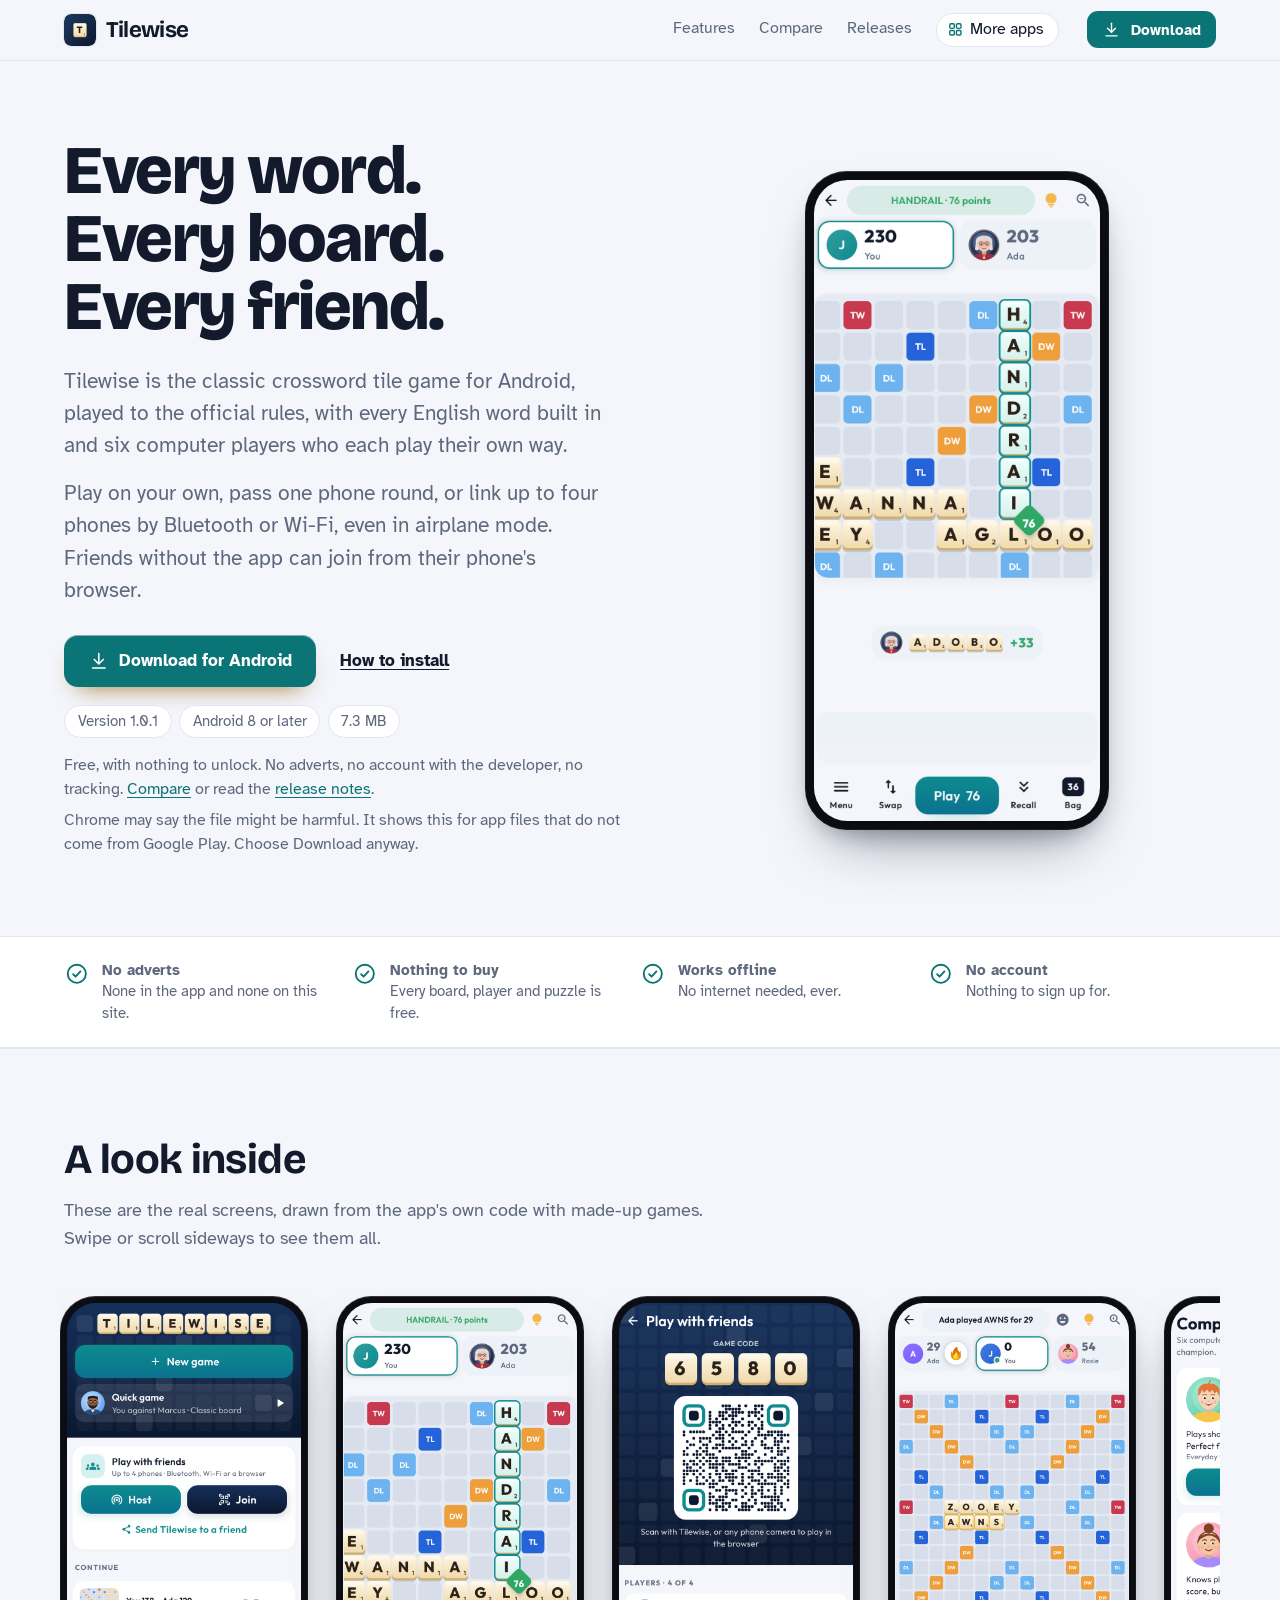
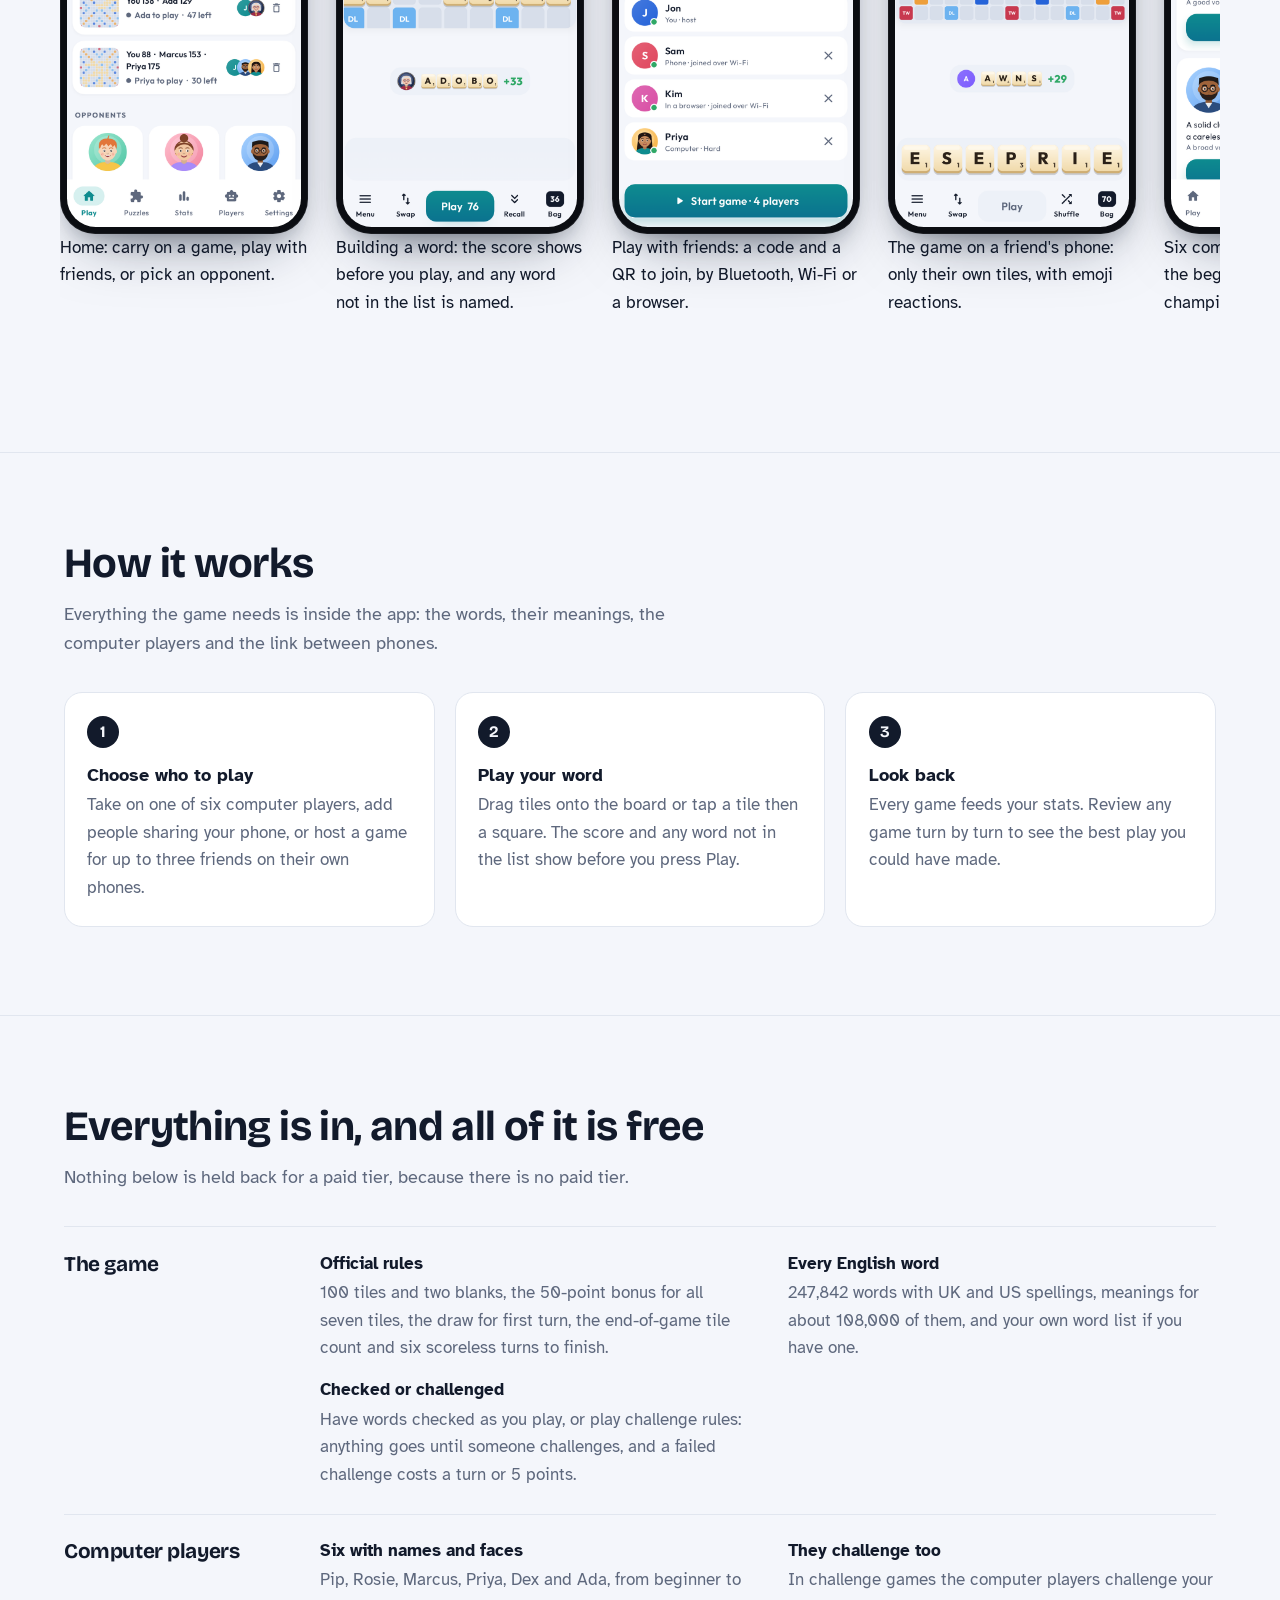
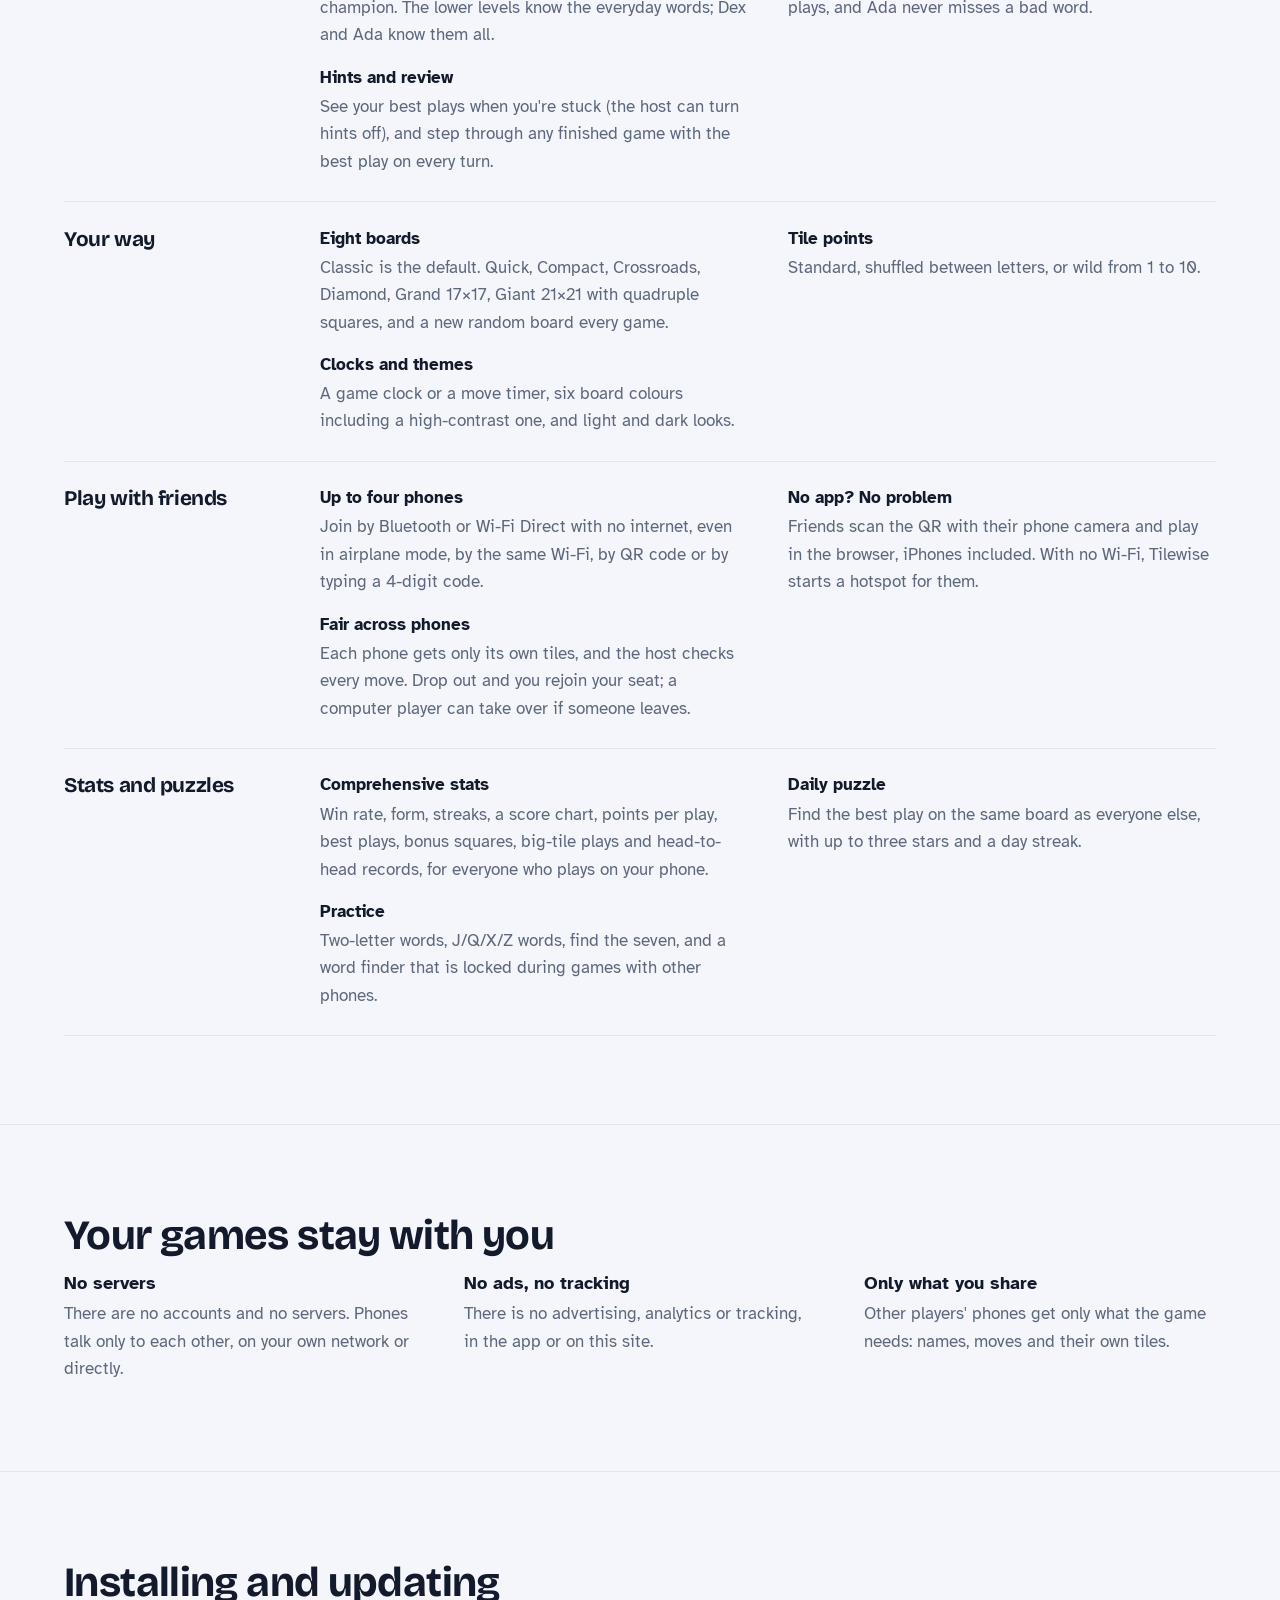
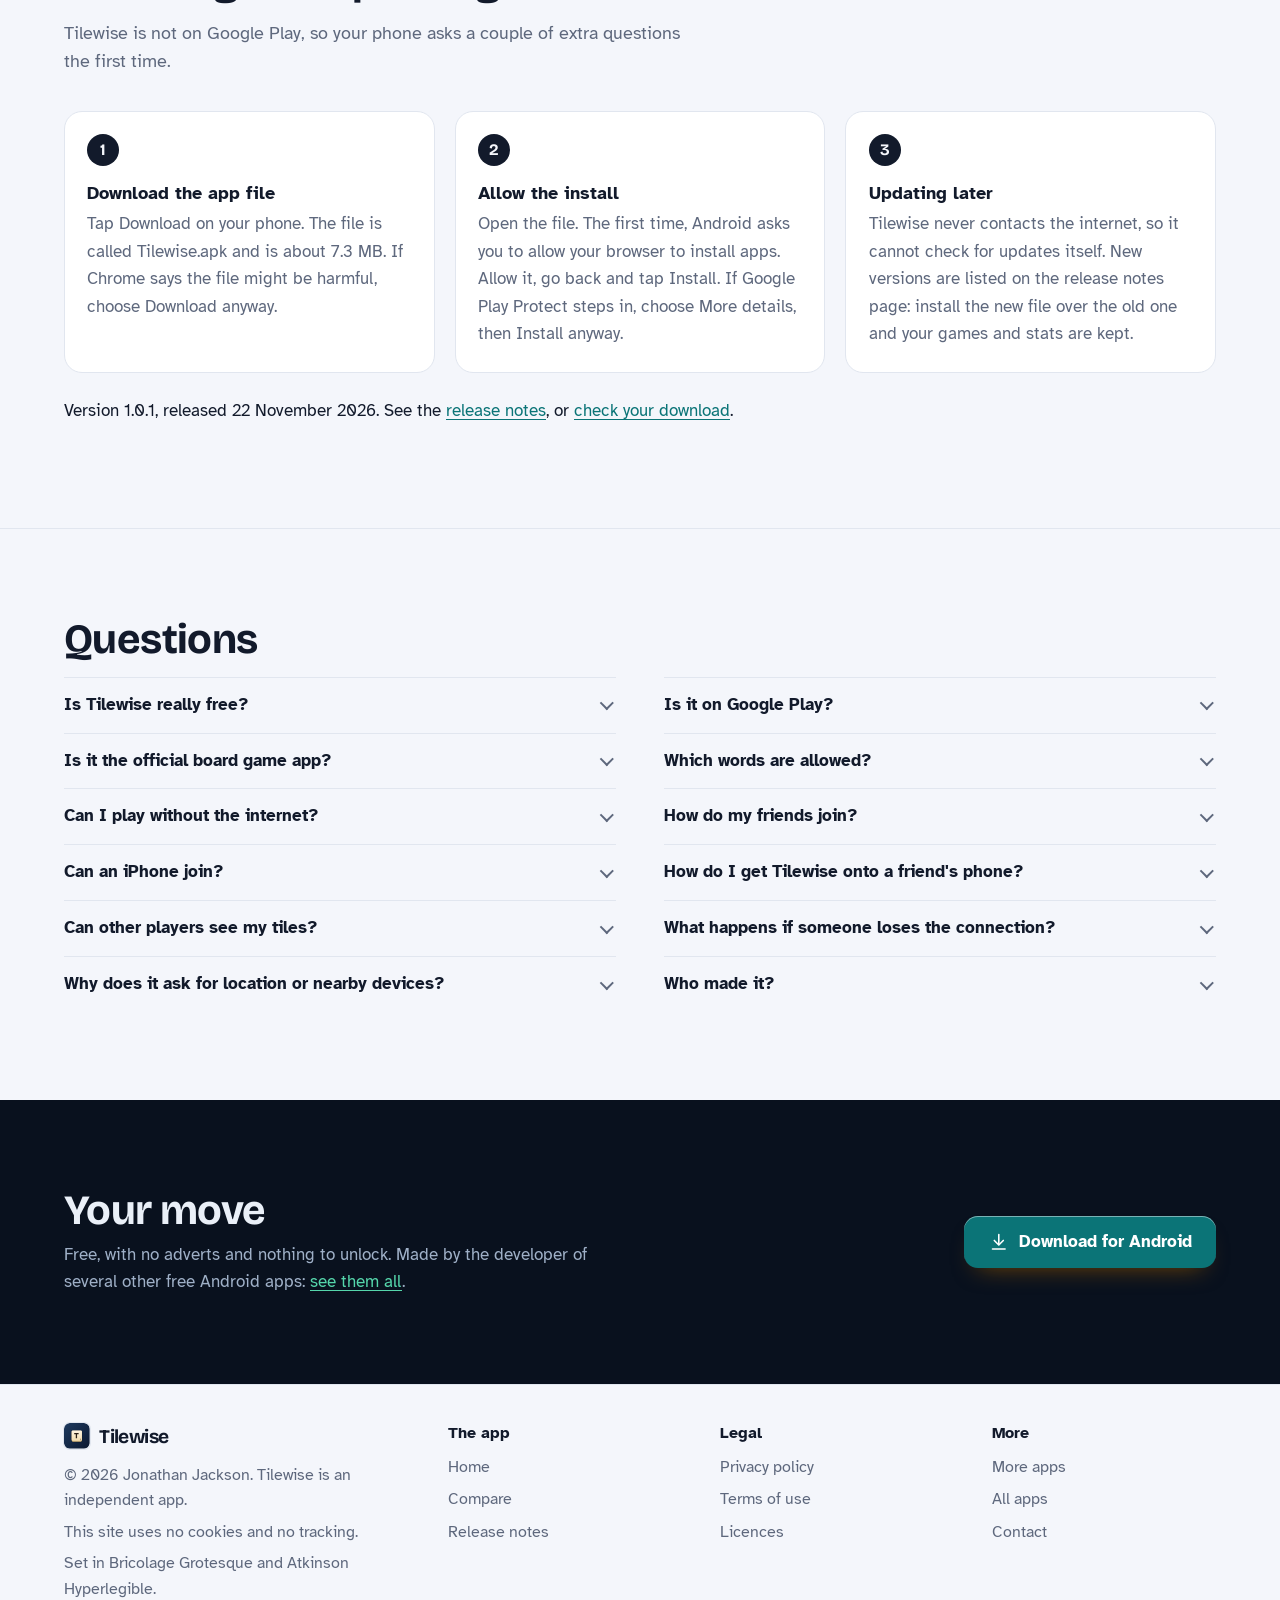
==== commit f8a2d534: "Tilewise 1.0.1" ====
--- a/index.html
+++ b/index.html
@@ -28,7 +28,7 @@
 <link rel="stylesheet" href="./assets/house.css?v=1">
 <link rel="stylesheet" href="./assets/apps-list.css?v=1">
 <script src="./assets/apps-list.js?v=1" defer></script>
-<script type="application/ld+json">{"@context":"https://schema.org","@type":"SoftwareApplication","name":"Tilewise","url":"https://customgpter.github.io/tilewise/","description":"Tilewise is a free Android word game played to the official rules of the classic crossword tile game: every English word built in, six computer players, eight boards, deep stats, and up to four phones over Bluetooth or Wi-Fi with no internet. No adverts.","applicationCategory":"GameApplication","operatingSystem":"Android 8 or later","softwareVersion":"1.0.0","downloadUrl":"https://github.com/CustomGPTer/tilewise/releases/latest/download/Tilewise.apk","releaseNotes":"https://customgpter.github.io/tilewise/releases.html","offers":{"@type":"Offer","price":"0","priceCurrency":"GBP"},"inLanguage":"en-GB","image":"https://customgpter.github.io/tilewise/assets/og.png","featureList":["Official rules","Every English word","Checked or challenged","Six with names and faces","They challenge too","Hints and review","Eight boards","Tile points","Clocks and themes","Up to four phones","No app? No problem","Fair across phones"],"author":{"@type":"Person","name":"Jonathan Jackson"}}</script>
+<script type="application/ld+json">{"@context":"https://schema.org","@type":"SoftwareApplication","name":"Tilewise","url":"https://customgpter.github.io/tilewise/","description":"Tilewise is a free Android word game played to the official rules of the classic crossword tile game: every English word built in, six computer players, eight boards, deep stats, and up to four phones over Bluetooth or Wi-Fi with no internet. No adverts.","applicationCategory":"GameApplication","operatingSystem":"Android 8 or later","softwareVersion":"1.0.1","downloadUrl":"https://github.com/CustomGPTer/tilewise/releases/latest/download/Tilewise.apk","releaseNotes":"https://customgpter.github.io/tilewise/releases.html","offers":{"@type":"Offer","price":"0","priceCurrency":"GBP"},"inLanguage":"en-GB","image":"https://customgpter.github.io/tilewise/assets/og.png","featureList":["Official rules","Every English word","Checked or challenged","Six with names and faces","They challenge too","Hints and review","Eight boards","Tile points","Clocks and themes","Up to four phones","No app? No problem","Fair across phones"],"author":{"@type":"Person","name":"Jonathan Jackson"}}</script>
 <script type="application/ld+json">{"@context":"https://schema.org","@type":"FAQPage","mainEntity":[{"@type":"Question","name":"Is Tilewise really free?","acceptedAnswer":{"@type":"Answer","text":"Yes. There is no paid version, no subscription and no adverts, and nothing in the app is locked. Every board, computer player, puzzle and stat is in the free app."}},{"@type":"Question","name":"Is it on Google Play?","acceptedAnswer":{"@type":"Answer","text":"No. Tilewise is a personal project and is downloaded from this site as an Android app file. It needs Android 8 or later, which covers almost every phone in use."}},{"@type":"Question","name":"Is it the official board game app?","acceptedAnswer":{"@type":"Answer","text":"No. Tilewise is an independent game that follows the well-known rules of crossword tile games. It is not connected with any board game maker or brand."}},{"@type":"Question","name":"Which words are allowed?","acceptedAnswer":{"@type":"Answer","text":"Tilewise has 247,842 English words, made from the free ENABLE and SCOWL word lists, with UK and US spellings. You can choose UK only, US only or both. It does not include the licensed tournament lists, but you can import your own list."}},{"@type":"Question","name":"Can I play without the internet?","acceptedAnswer":{"@type":"Answer","text":"Yes, always. On your own, against the computer, or pass and play, it never needs a connection. Phones can link by Bluetooth with airplane mode on: switch Bluetooth back on after turning airplane mode on."}},{"@type":"Question","name":"How do my friends join?","acceptedAnswer":{"@type":"Answer","text":"Open Play with friends and tap Host. Your screen shows a 4-digit code and a QR code. Friends with Tilewise tap Join and scan it, or type the code. Friends without it scan the QR with their phone's camera and play in their browser."}},{"@type":"Question","name":"Can an iPhone join?","acceptedAnswer":{"@type":"Answer","text":"Yes, in the browser. An iPhone on the same Wi-Fi scans the QR and plays in Safari. With no shared Wi-Fi, Tilewise starts a hotspot for it to join first."}},{"@type":"Question","name":"How do I get Tilewise onto a friend's phone?","acceptedAnswer":{"@type":"Answer","text":"Tap Send Tilewise to a friend to share the app file by Quick Share or Bluetooth, or let them download it from the game page in their browser."}},{"@type":"Question","name":"Can other players see my tiles?","acceptedAnswer":{"@type":"Answer","text":"No. Each phone is sent only its own tiles. The other racks and the order of the bag are never sent, and everything is shown only when the game ends."}},{"@type":"Question","name":"What happens if someone loses the connection?","acceptedAnswer":{"@type":"Answer","text":"Their phone reconnects to the same seat by itself. The host sees who is offline and can let a computer player take over that seat."}},{"@type":"Question","name":"Why does it ask for location or nearby devices?","acceptedAnswer":{"@type":"Answer","text":"Android needs these to find phones close by over Bluetooth and Wi-Fi Direct. Tilewise asks only when you host or join, and never uses or stores your location."}},{"@type":"Question","name":"Who made it?","acceptedAnswer":{"@type":"Answer","text":"Tilewise is made by Jonathan Jackson, an independent developer in the United Kingdom."}}]}</script>
 </head>
 <body>
@@ -48,7 +48,7 @@
 <p class="lede">Tilewise is the classic crossword tile game for Android, played to the official rules, with every English word built in and six computer players who each play their own way.</p><p class="lede">Play on your own, pass one phone round, or link up to four phones by Bluetooth or Wi-Fi, even in airplane mode. Friends without the app can join from their phone's browser.</p>
 
 <p class="get" id="download"><a class="button" href="https://github.com/CustomGPTer/tilewise/releases/latest/download/Tilewise.apk"><svg class="ico" viewBox="0 0 24 24" aria-hidden="true"><path d="M12 4v11"/><path d="M7 10.5l5 5 5-5"/><path d="M5 20h14"/></svg>Download for Android</a><a class="aside" href="#install">How to install</a></p>
-<ul class="pills"><li>Version 1.0.0</li><li>Android 8 or later</li><li>7.3 MB</li></ul>
+<ul class="pills"><li>Version 1.0.1</li><li>Android 8 or later</li><li>7.3 MB</li></ul>
 <p class="facts">Free, with nothing to unlock. No adverts, no account with the developer, no tracking. <a href="compare.html">Compare</a> or read the <a href="releases.html">release notes</a>.</p>
 <p class="facts">Chrome may say the file might be harmful. It shows this for app files that do not come from Google Play. Choose Download anyway.</p>
 </div>
@@ -96,7 +96,7 @@
 <h2 id="install-h">Installing and updating</h2>
 <p class="intro">Tilewise is not on Google Play, so your phone asks a couple of extra questions the first time.</p>
 <ol class="steps"><li><h3>Download the app file</h3><p>Tap Download on your phone. The file is called Tilewise.apk and is about 7.3 MB. If Chrome says the file might be harmful, choose Download anyway.</p></li><li><h3>Allow the install</h3><p>Open the file. The first time, Android asks you to allow your browser to install apps. Allow it, go back and tap Install. If Google Play Protect steps in, choose More details, then Install anyway.</p></li><li><h3>Updating later</h3><p>Tilewise never contacts the internet, so it cannot check for updates itself. New versions are listed on the release notes page: install the new file over the old one and your games and stats are kept.</p></li></ol>
-<p class="after-table">Version 1.0.0, released 22 November 2026. See the <a href="releases.html">release notes</a>, or <a href="releases.html#checking">check your download</a>.</p>
+<p class="after-table">Version 1.0.1, released 22 November 2026. See the <a href="releases.html">release notes</a>, or <a href="releases.html#checking">check your download</a>.</p>
 </div>
 </section>
 
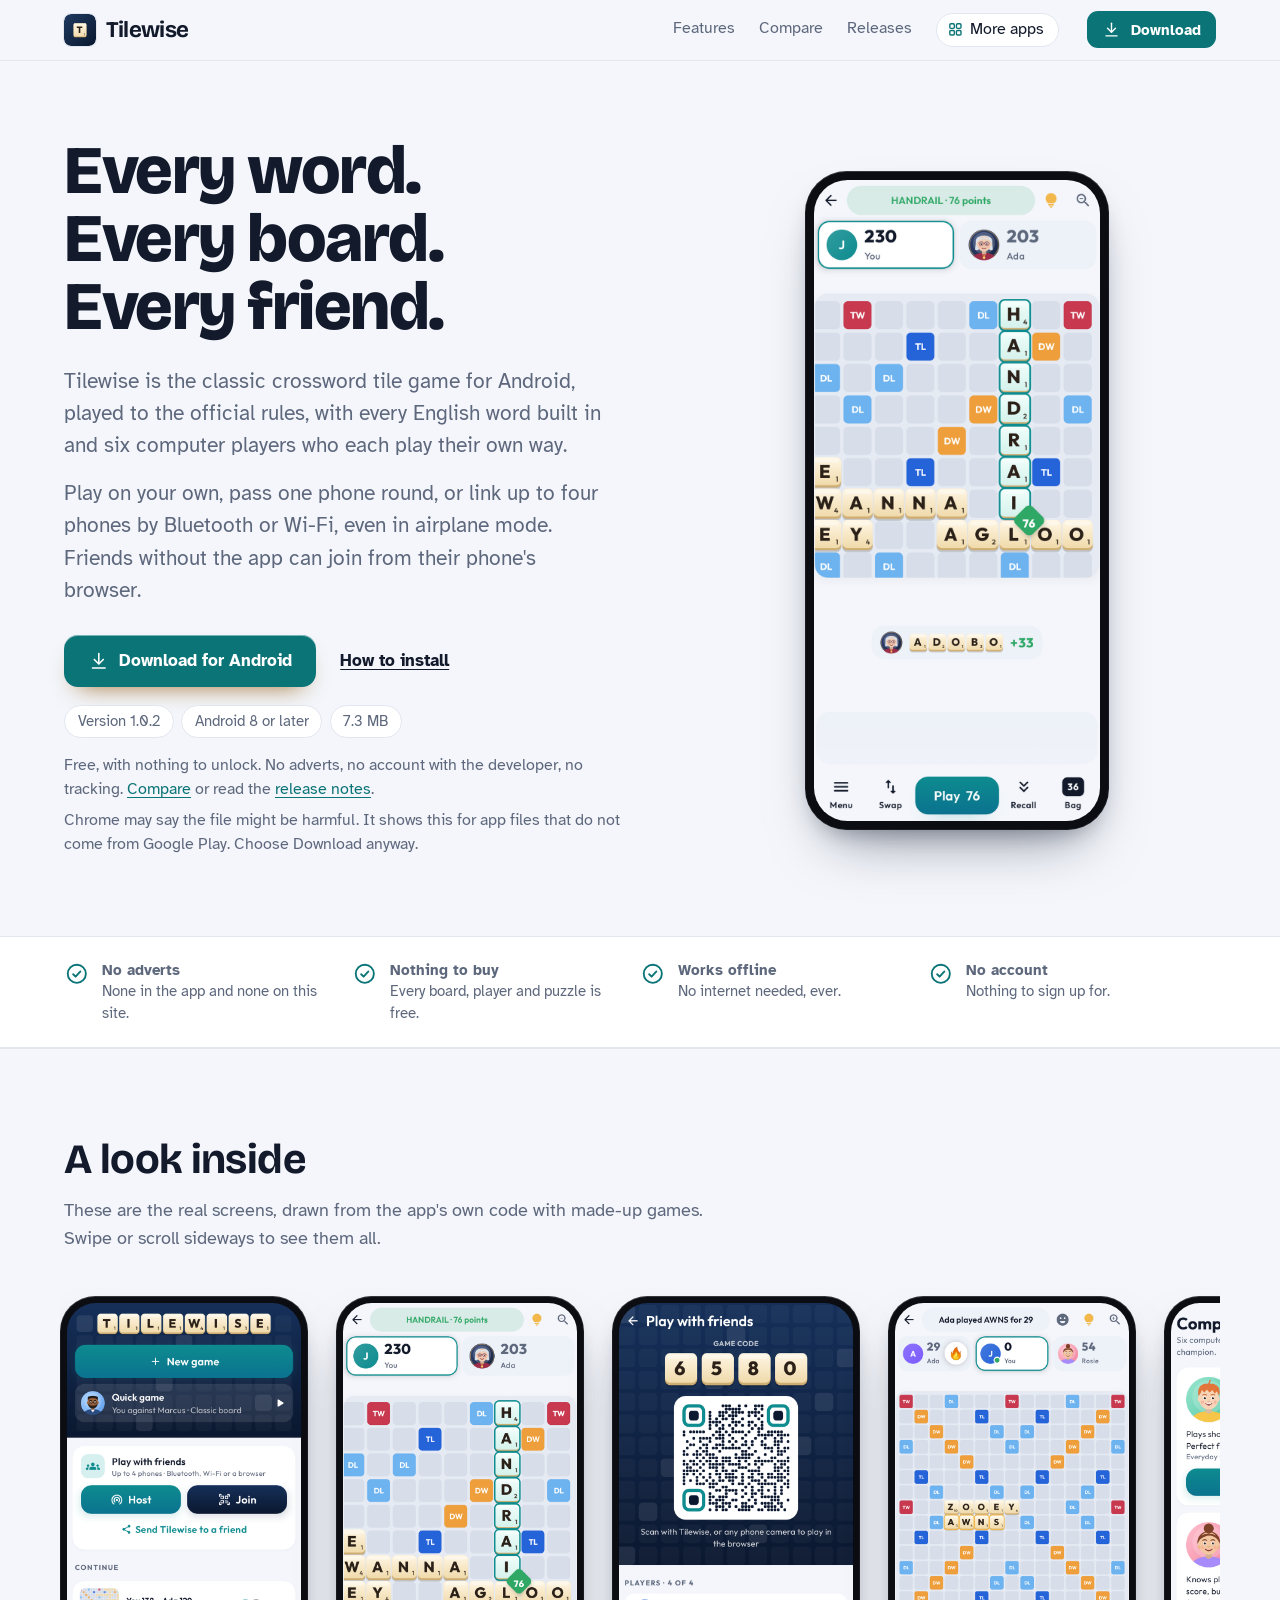
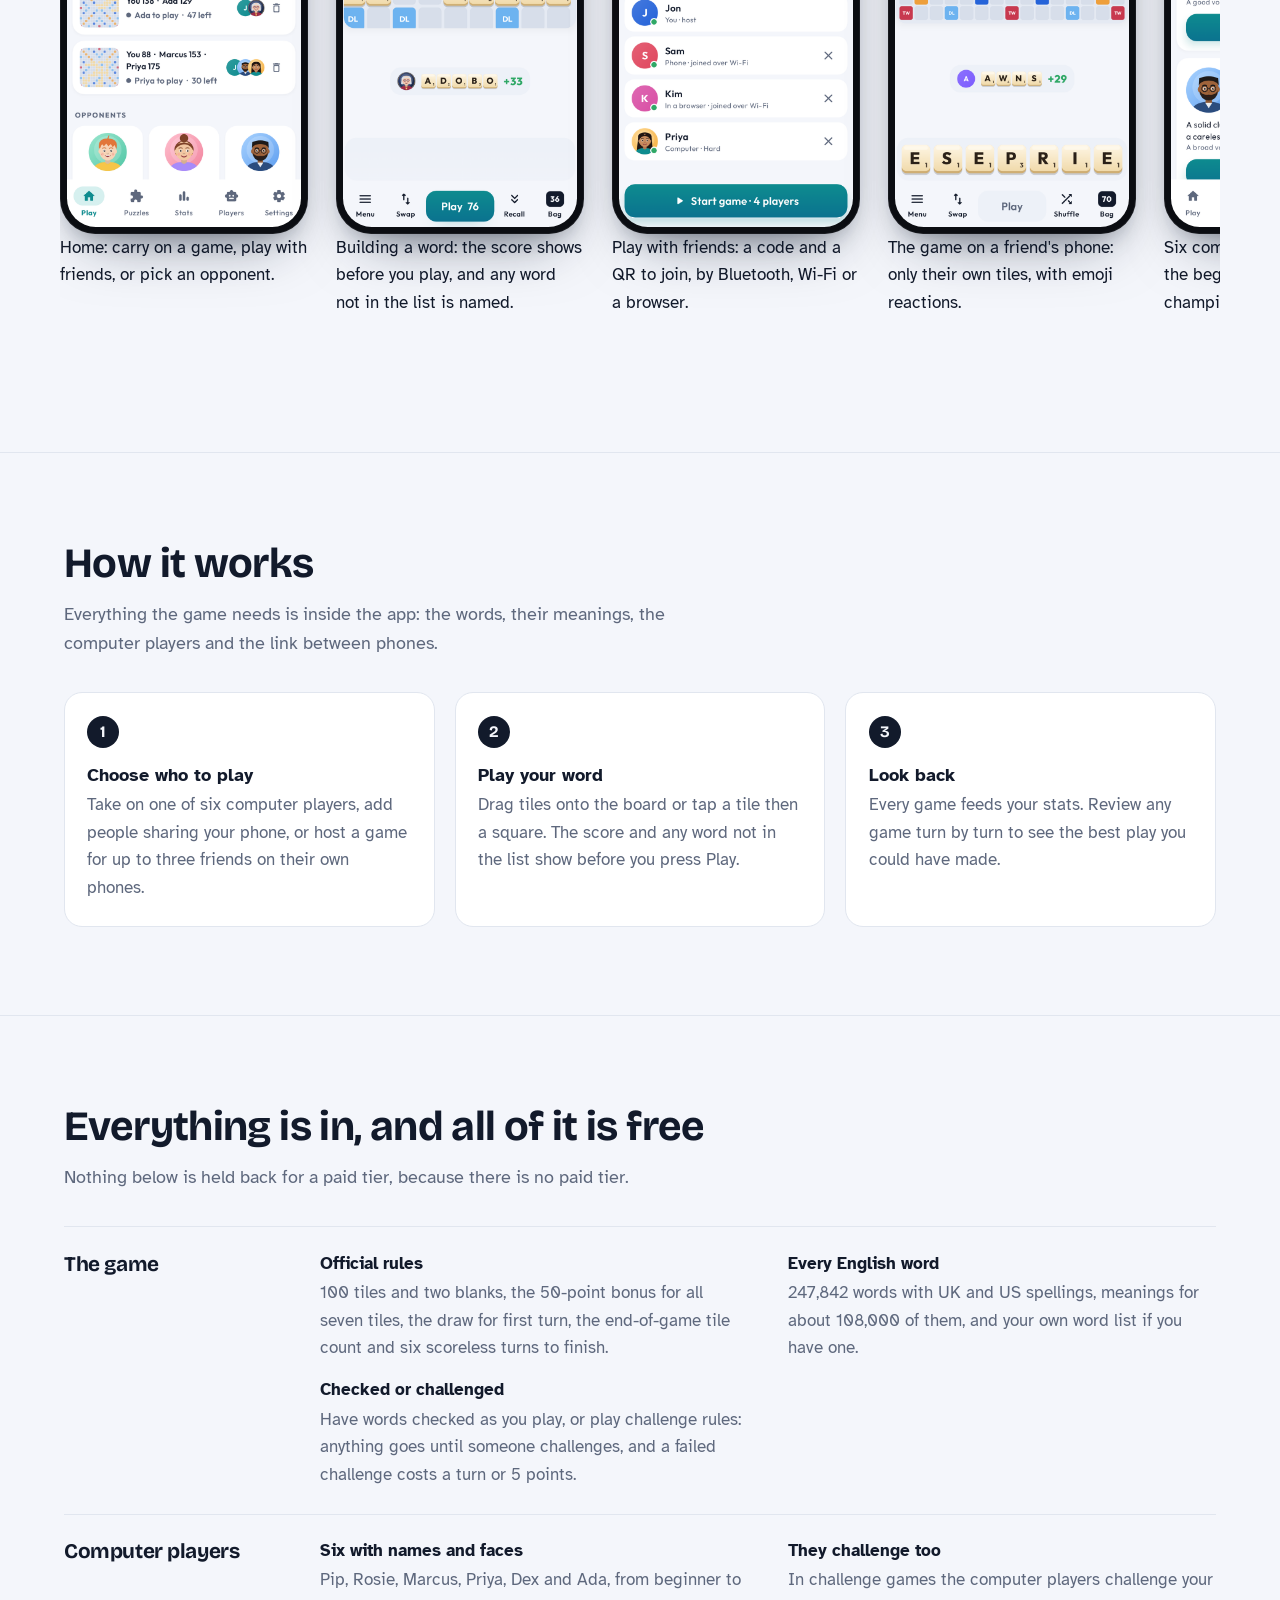
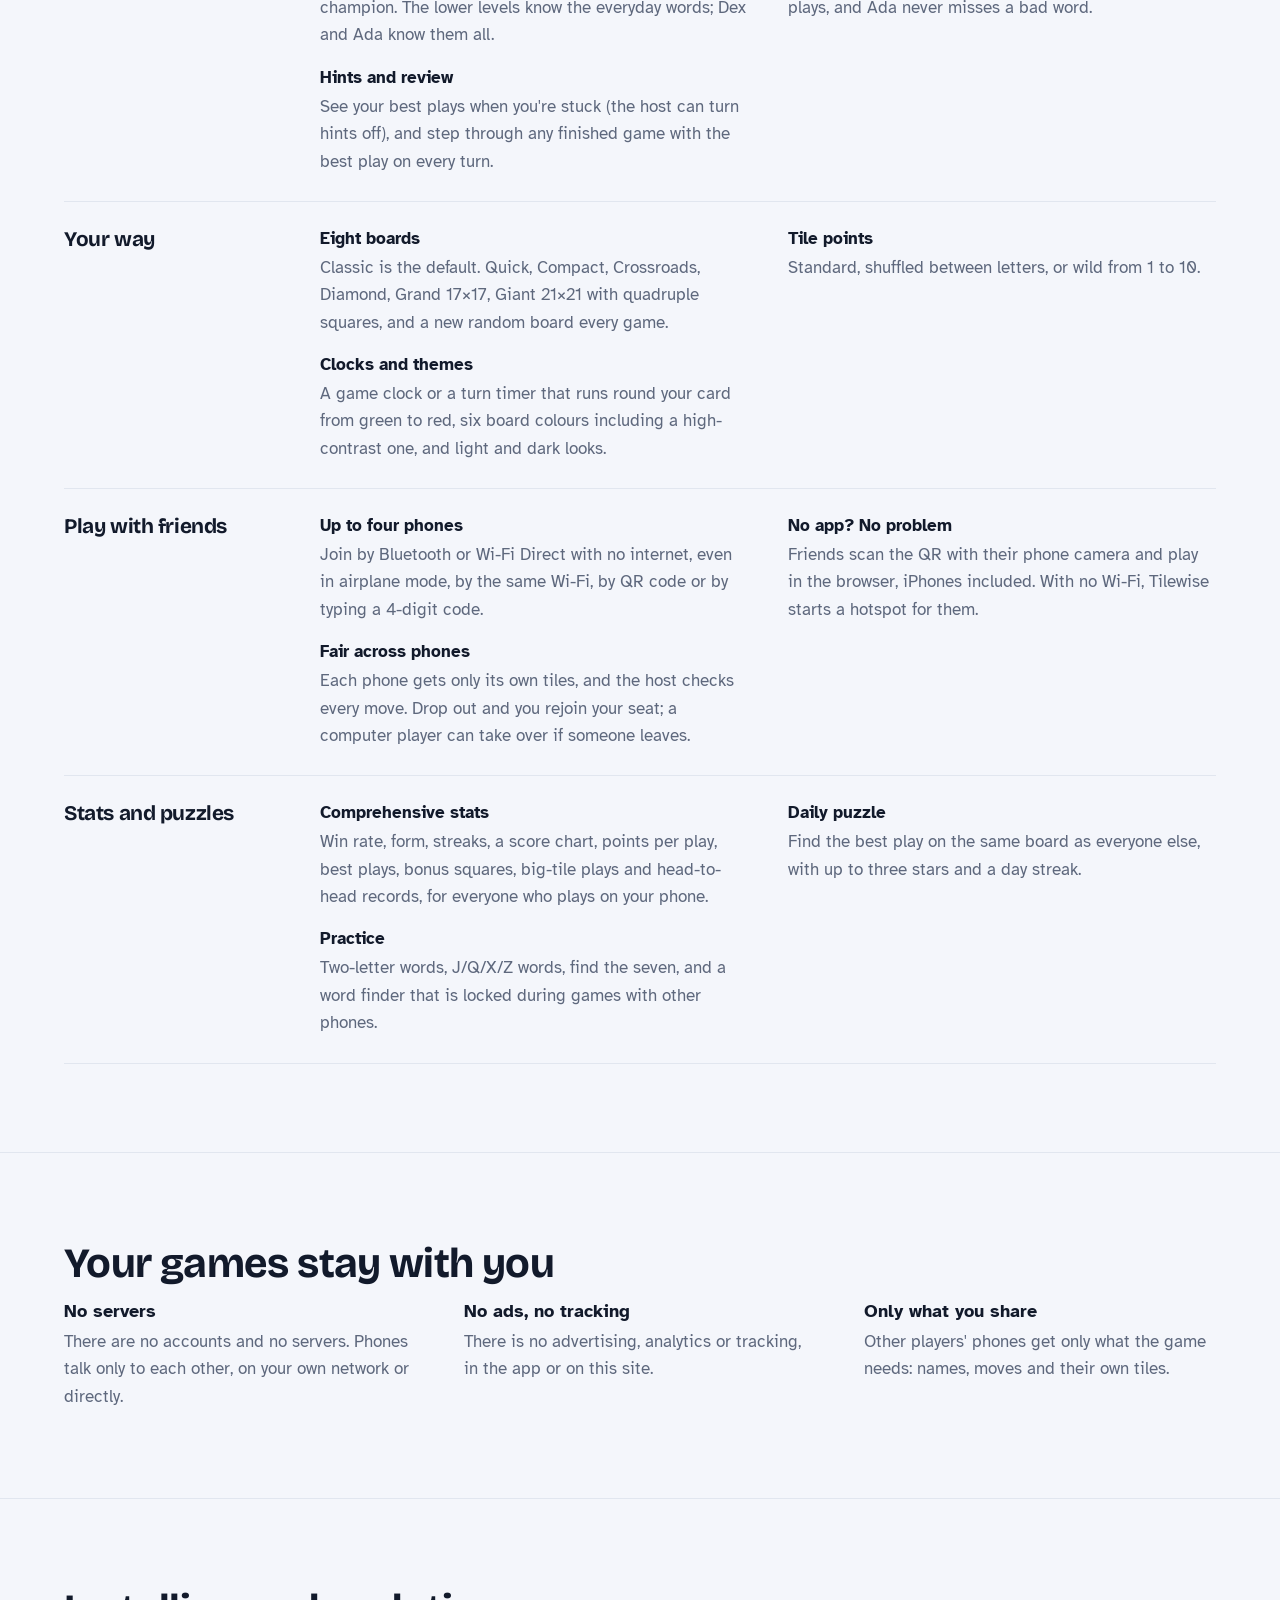
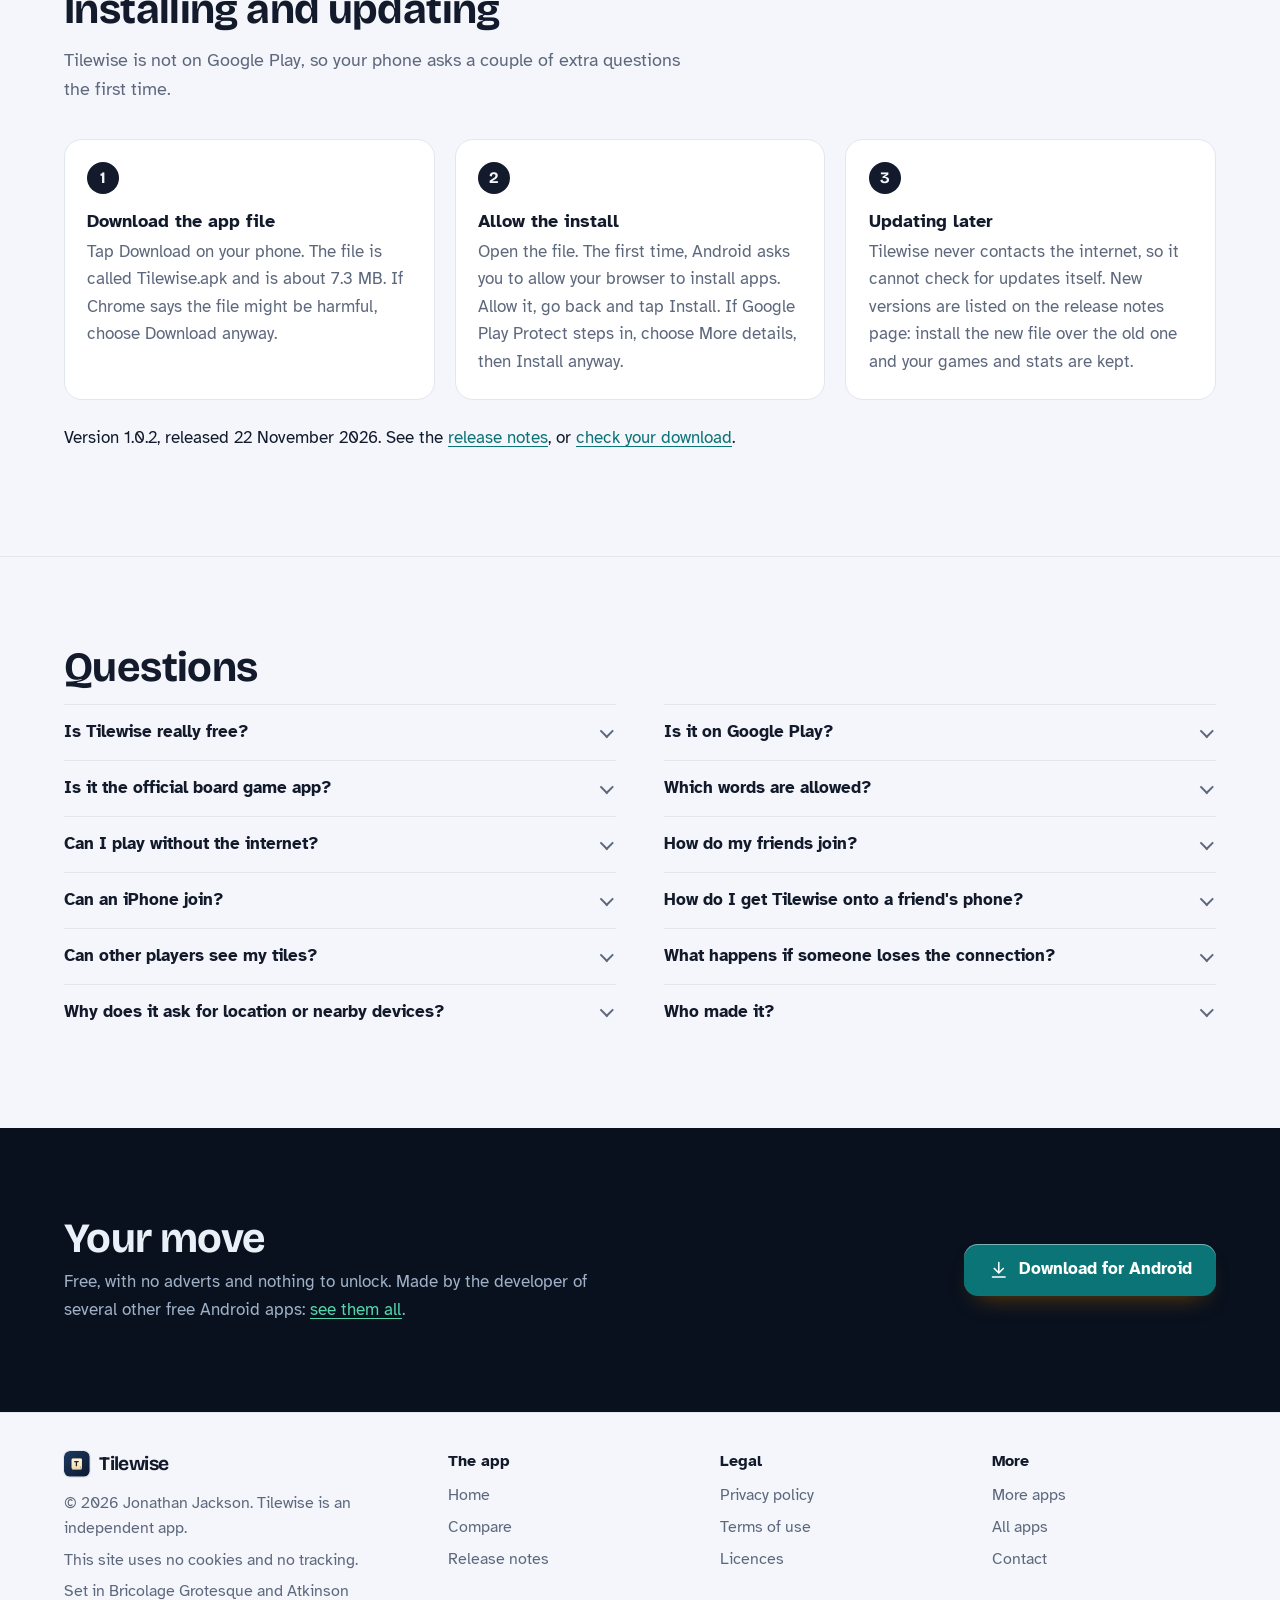
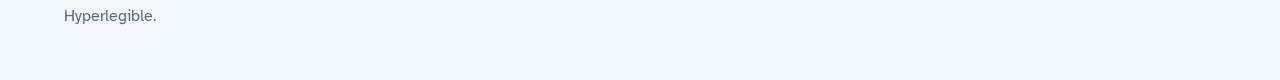
==== commit d69c4646: "Tilewise 1.0.2" ====
--- a/index.html
+++ b/index.html
@@ -28,7 +28,7 @@
 <link rel="stylesheet" href="./assets/house.css?v=1">
 <link rel="stylesheet" href="./assets/apps-list.css?v=1">
 <script src="./assets/apps-list.js?v=1" defer></script>
-<script type="application/ld+json">{"@context":"https://schema.org","@type":"SoftwareApplication","name":"Tilewise","url":"https://customgpter.github.io/tilewise/","description":"Tilewise is a free Android word game played to the official rules of the classic crossword tile game: every English word built in, six computer players, eight boards, deep stats, and up to four phones over Bluetooth or Wi-Fi with no internet. No adverts.","applicationCategory":"GameApplication","operatingSystem":"Android 8 or later","softwareVersion":"1.0.1","downloadUrl":"https://github.com/CustomGPTer/tilewise/releases/latest/download/Tilewise.apk","releaseNotes":"https://customgpter.github.io/tilewise/releases.html","offers":{"@type":"Offer","price":"0","priceCurrency":"GBP"},"inLanguage":"en-GB","image":"https://customgpter.github.io/tilewise/assets/og.png","featureList":["Official rules","Every English word","Checked or challenged","Six with names and faces","They challenge too","Hints and review","Eight boards","Tile points","Clocks and themes","Up to four phones","No app? No problem","Fair across phones"],"author":{"@type":"Person","name":"Jonathan Jackson"}}</script>
+<script type="application/ld+json">{"@context":"https://schema.org","@type":"SoftwareApplication","name":"Tilewise","url":"https://customgpter.github.io/tilewise/","description":"Tilewise is a free Android word game played to the official rules of the classic crossword tile game: every English word built in, six computer players, eight boards, deep stats, and up to four phones over Bluetooth or Wi-Fi with no internet. No adverts.","applicationCategory":"GameApplication","operatingSystem":"Android 8 or later","softwareVersion":"1.0.2","downloadUrl":"https://github.com/CustomGPTer/tilewise/releases/latest/download/Tilewise.apk","releaseNotes":"https://customgpter.github.io/tilewise/releases.html","offers":{"@type":"Offer","price":"0","priceCurrency":"GBP"},"inLanguage":"en-GB","image":"https://customgpter.github.io/tilewise/assets/og.png","featureList":["Official rules","Every English word","Checked or challenged","Six with names and faces","They challenge too","Hints and review","Eight boards","Tile points","Clocks and themes","Up to four phones","No app? No problem","Fair across phones"],"author":{"@type":"Person","name":"Jonathan Jackson"}}</script>
 <script type="application/ld+json">{"@context":"https://schema.org","@type":"FAQPage","mainEntity":[{"@type":"Question","name":"Is Tilewise really free?","acceptedAnswer":{"@type":"Answer","text":"Yes. There is no paid version, no subscription and no adverts, and nothing in the app is locked. Every board, computer player, puzzle and stat is in the free app."}},{"@type":"Question","name":"Is it on Google Play?","acceptedAnswer":{"@type":"Answer","text":"No. Tilewise is a personal project and is downloaded from this site as an Android app file. It needs Android 8 or later, which covers almost every phone in use."}},{"@type":"Question","name":"Is it the official board game app?","acceptedAnswer":{"@type":"Answer","text":"No. Tilewise is an independent game that follows the well-known rules of crossword tile games. It is not connected with any board game maker or brand."}},{"@type":"Question","name":"Which words are allowed?","acceptedAnswer":{"@type":"Answer","text":"Tilewise has 247,842 English words, made from the free ENABLE and SCOWL word lists, with UK and US spellings. You can choose UK only, US only or both. It does not include the licensed tournament lists, but you can import your own list."}},{"@type":"Question","name":"Can I play without the internet?","acceptedAnswer":{"@type":"Answer","text":"Yes, always. On your own, against the computer, or pass and play, it never needs a connection. Phones can link by Bluetooth with airplane mode on: switch Bluetooth back on after turning airplane mode on."}},{"@type":"Question","name":"How do my friends join?","acceptedAnswer":{"@type":"Answer","text":"Open Play with friends and tap Host. Your screen shows a 4-digit code and a QR code. Friends with Tilewise tap Join and scan it, or type the code. Friends without it scan the QR with their phone's camera and play in their browser."}},{"@type":"Question","name":"Can an iPhone join?","acceptedAnswer":{"@type":"Answer","text":"Yes, in the browser. An iPhone on the same Wi-Fi scans the QR and plays in Safari. With no shared Wi-Fi, Tilewise starts a hotspot for it to join first."}},{"@type":"Question","name":"How do I get Tilewise onto a friend's phone?","acceptedAnswer":{"@type":"Answer","text":"Tap Send Tilewise to a friend to share the app file by Quick Share or Bluetooth, or let them download it from the game page in their browser."}},{"@type":"Question","name":"Can other players see my tiles?","acceptedAnswer":{"@type":"Answer","text":"No. Each phone is sent only its own tiles. The other racks and the order of the bag are never sent, and everything is shown only when the game ends."}},{"@type":"Question","name":"What happens if someone loses the connection?","acceptedAnswer":{"@type":"Answer","text":"Their phone reconnects to the same seat by itself. The host sees who is offline and can let a computer player take over that seat."}},{"@type":"Question","name":"Why does it ask for location or nearby devices?","acceptedAnswer":{"@type":"Answer","text":"Android needs these to find phones close by over Bluetooth and Wi-Fi Direct. Tilewise asks only when you host or join, and never uses or stores your location."}},{"@type":"Question","name":"Who made it?","acceptedAnswer":{"@type":"Answer","text":"Tilewise is made by Jonathan Jackson, an independent developer in the United Kingdom."}}]}</script>
 </head>
 <body>
@@ -48,7 +48,7 @@
 <p class="lede">Tilewise is the classic crossword tile game for Android, played to the official rules, with every English word built in and six computer players who each play their own way.</p><p class="lede">Play on your own, pass one phone round, or link up to four phones by Bluetooth or Wi-Fi, even in airplane mode. Friends without the app can join from their phone's browser.</p>
 
 <p class="get" id="download"><a class="button" href="https://github.com/CustomGPTer/tilewise/releases/latest/download/Tilewise.apk"><svg class="ico" viewBox="0 0 24 24" aria-hidden="true"><path d="M12 4v11"/><path d="M7 10.5l5 5 5-5"/><path d="M5 20h14"/></svg>Download for Android</a><a class="aside" href="#install">How to install</a></p>
-<ul class="pills"><li>Version 1.0.1</li><li>Android 8 or later</li><li>7.3 MB</li></ul>
+<ul class="pills"><li>Version 1.0.2</li><li>Android 8 or later</li><li>7.3 MB</li></ul>
 <p class="facts">Free, with nothing to unlock. No adverts, no account with the developer, no tracking. <a href="compare.html">Compare</a> or read the <a href="releases.html">release notes</a>.</p>
 <p class="facts">Chrome may say the file might be harmful. It shows this for app files that do not come from Google Play. Choose Download anyway.</p>
 </div>
@@ -80,7 +80,7 @@
 <div class="wrap">
 <h2 id="features-h">Everything is in, and all of it is free</h2>
 <p class="intro">Nothing below is held back for a paid tier, because there is no paid tier.</p>
-<div class="groups"><div class="group"><h3>The game</h3><dl><div><dt>Official rules</dt><dd>100 tiles and two blanks, the 50-point bonus for all seven tiles, the draw for first turn, the end-of-game tile count and six scoreless turns to finish.</dd></div><div><dt>Every English word</dt><dd>247,842 words with UK and US spellings, meanings for about 108,000 of them, and your own word list if you have one.</dd></div><div><dt>Checked or challenged</dt><dd>Have words checked as you play, or play challenge rules: anything goes until someone challenges, and a failed challenge costs a turn or 5 points.</dd></div></dl></div><div class="group"><h3>Computer players</h3><dl><div><dt>Six with names and faces</dt><dd>Pip, Rosie, Marcus, Priya, Dex and Ada, from beginner to champion. The lower levels know the everyday words; Dex and Ada know them all.</dd></div><div><dt>They challenge too</dt><dd>In challenge games the computer players challenge your plays, and Ada never misses a bad word.</dd></div><div><dt>Hints and review</dt><dd>See your best plays when you're stuck (the host can turn hints off), and step through any finished game with the best play on every turn.</dd></div></dl></div><div class="group"><h3>Your way</h3><dl><div><dt>Eight boards</dt><dd>Classic is the default. Quick, Compact, Crossroads, Diamond, Grand 17×17, Giant 21×21 with quadruple squares, and a new random board every game.</dd></div><div><dt>Tile points</dt><dd>Standard, shuffled between letters, or wild from 1 to 10.</dd></div><div><dt>Clocks and themes</dt><dd>A game clock or a move timer, six board colours including a high-contrast one, and light and dark looks.</dd></div></dl></div><div class="group"><h3>Play with friends</h3><dl><div><dt>Up to four phones</dt><dd>Join by Bluetooth or Wi-Fi Direct with no internet, even in airplane mode, by the same Wi-Fi, by QR code or by typing a 4-digit code.</dd></div><div><dt>No app? No problem</dt><dd>Friends scan the QR with their phone camera and play in the browser, iPhones included. With no Wi-Fi, Tilewise starts a hotspot for them.</dd></div><div><dt>Fair across phones</dt><dd>Each phone gets only its own tiles, and the host checks every move. Drop out and you rejoin your seat; a computer player can take over if someone leaves.</dd></div></dl></div><div class="group"><h3>Stats and puzzles</h3><dl><div><dt>Comprehensive stats</dt><dd>Win rate, form, streaks, a score chart, points per play, best plays, bonus squares, big-tile plays and head-to-head records, for everyone who plays on your phone.</dd></div><div><dt>Daily puzzle</dt><dd>Find the best play on the same board as everyone else, with up to three stars and a day streak.</dd></div><div><dt>Practice</dt><dd>Two-letter words, J/Q/X/Z words, find the seven, and a word finder that is locked during games with other phones.</dd></div></dl></div></div>
+<div class="groups"><div class="group"><h3>The game</h3><dl><div><dt>Official rules</dt><dd>100 tiles and two blanks, the 50-point bonus for all seven tiles, the draw for first turn, the end-of-game tile count and six scoreless turns to finish.</dd></div><div><dt>Every English word</dt><dd>247,842 words with UK and US spellings, meanings for about 108,000 of them, and your own word list if you have one.</dd></div><div><dt>Checked or challenged</dt><dd>Have words checked as you play, or play challenge rules: anything goes until someone challenges, and a failed challenge costs a turn or 5 points.</dd></div></dl></div><div class="group"><h3>Computer players</h3><dl><div><dt>Six with names and faces</dt><dd>Pip, Rosie, Marcus, Priya, Dex and Ada, from beginner to champion. The lower levels know the everyday words; Dex and Ada know them all.</dd></div><div><dt>They challenge too</dt><dd>In challenge games the computer players challenge your plays, and Ada never misses a bad word.</dd></div><div><dt>Hints and review</dt><dd>See your best plays when you're stuck (the host can turn hints off), and step through any finished game with the best play on every turn.</dd></div></dl></div><div class="group"><h3>Your way</h3><dl><div><dt>Eight boards</dt><dd>Classic is the default. Quick, Compact, Crossroads, Diamond, Grand 17×17, Giant 21×21 with quadruple squares, and a new random board every game.</dd></div><div><dt>Tile points</dt><dd>Standard, shuffled between letters, or wild from 1 to 10.</dd></div><div><dt>Clocks and themes</dt><dd>A game clock or a turn timer that runs round your card from green to red, six board colours including a high-contrast one, and light and dark looks.</dd></div></dl></div><div class="group"><h3>Play with friends</h3><dl><div><dt>Up to four phones</dt><dd>Join by Bluetooth or Wi-Fi Direct with no internet, even in airplane mode, by the same Wi-Fi, by QR code or by typing a 4-digit code.</dd></div><div><dt>No app? No problem</dt><dd>Friends scan the QR with their phone camera and play in the browser, iPhones included. With no Wi-Fi, Tilewise starts a hotspot for them.</dd></div><div><dt>Fair across phones</dt><dd>Each phone gets only its own tiles, and the host checks every move. Drop out and you rejoin your seat; a computer player can take over if someone leaves.</dd></div></dl></div><div class="group"><h3>Stats and puzzles</h3><dl><div><dt>Comprehensive stats</dt><dd>Win rate, form, streaks, a score chart, points per play, best plays, bonus squares, big-tile plays and head-to-head records, for everyone who plays on your phone.</dd></div><div><dt>Daily puzzle</dt><dd>Find the best play on the same board as everyone else, with up to three stars and a day streak.</dd></div><div><dt>Practice</dt><dd>Two-letter words, J/Q/X/Z words, find the seven, and a word finder that is locked during games with other phones.</dd></div></dl></div></div>
 </div>
 </section>
 
@@ -96,7 +96,7 @@
 <h2 id="install-h">Installing and updating</h2>
 <p class="intro">Tilewise is not on Google Play, so your phone asks a couple of extra questions the first time.</p>
 <ol class="steps"><li><h3>Download the app file</h3><p>Tap Download on your phone. The file is called Tilewise.apk and is about 7.3 MB. If Chrome says the file might be harmful, choose Download anyway.</p></li><li><h3>Allow the install</h3><p>Open the file. The first time, Android asks you to allow your browser to install apps. Allow it, go back and tap Install. If Google Play Protect steps in, choose More details, then Install anyway.</p></li><li><h3>Updating later</h3><p>Tilewise never contacts the internet, so it cannot check for updates itself. New versions are listed on the release notes page: install the new file over the old one and your games and stats are kept.</p></li></ol>
-<p class="after-table">Version 1.0.1, released 22 November 2026. See the <a href="releases.html">release notes</a>, or <a href="releases.html#checking">check your download</a>.</p>
+<p class="after-table">Version 1.0.2, released 22 November 2026. See the <a href="releases.html">release notes</a>, or <a href="releases.html#checking">check your download</a>.</p>
 </div>
 </section>
 
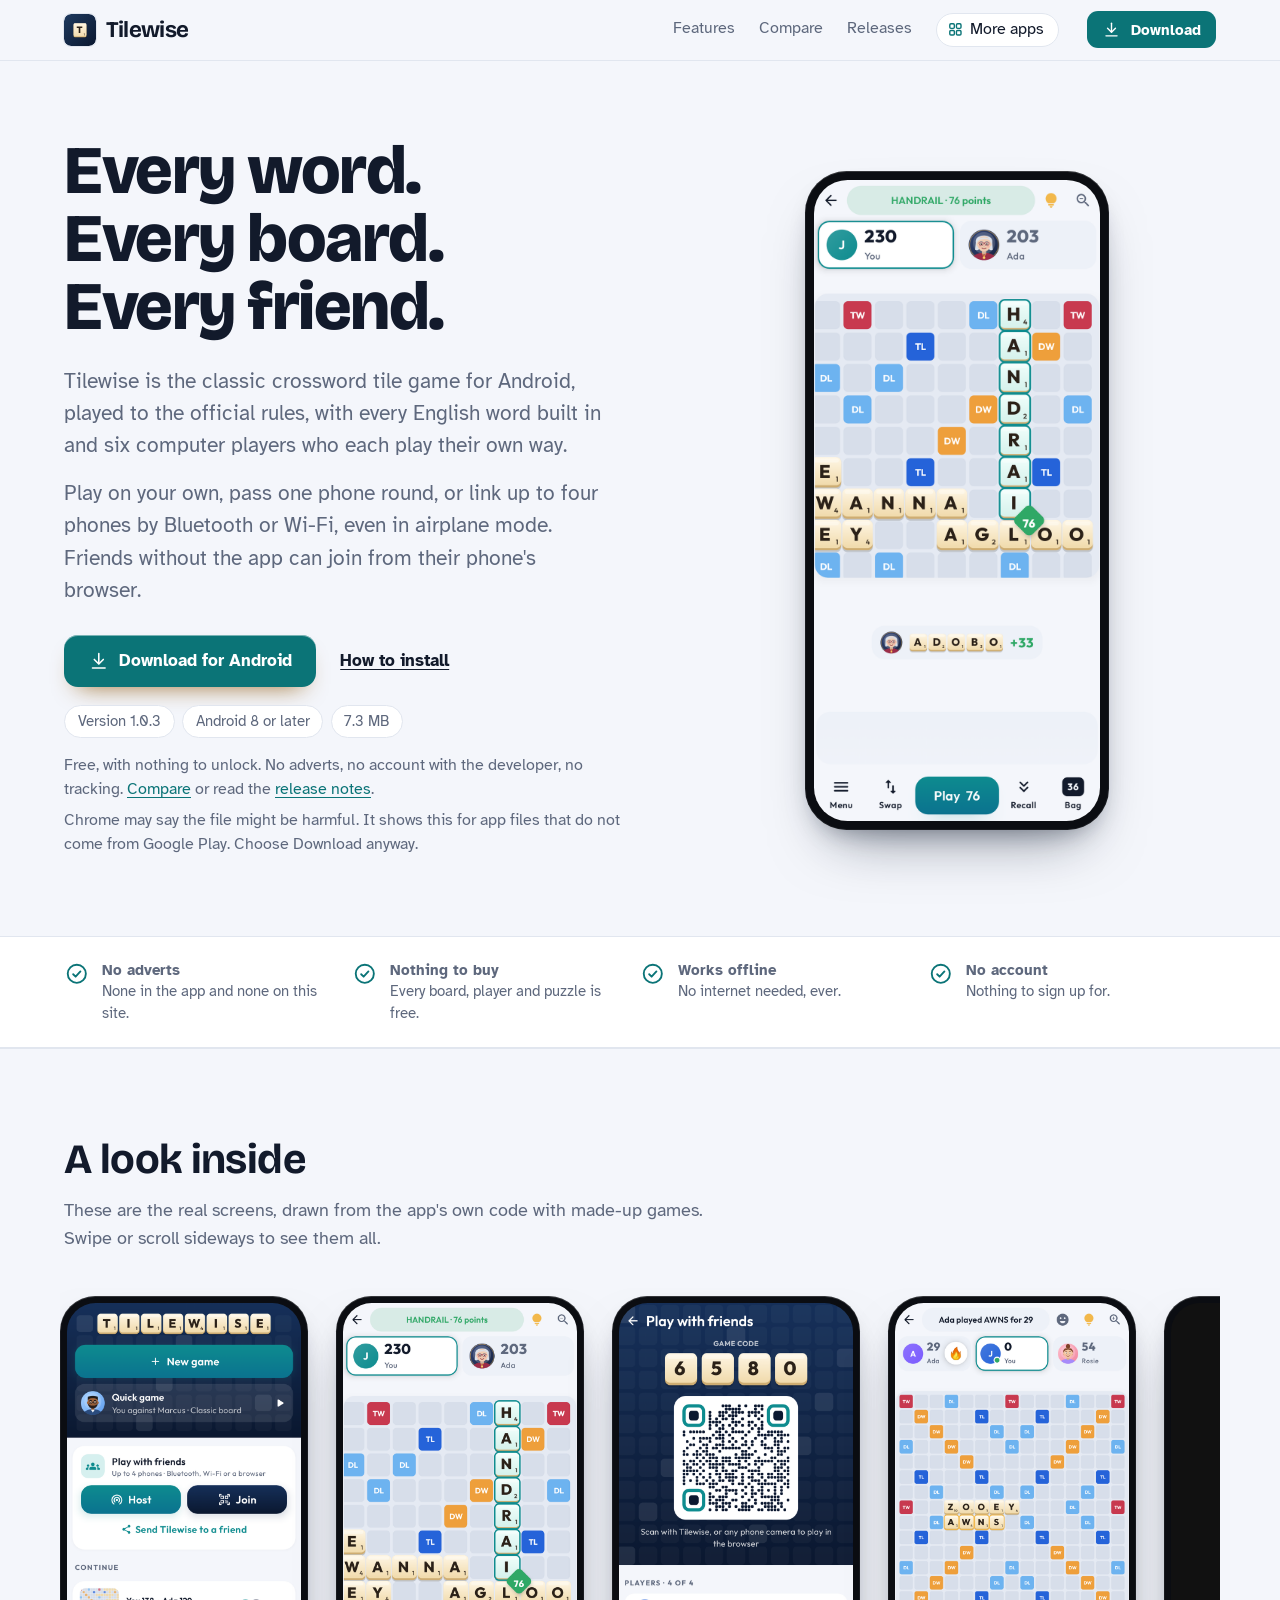
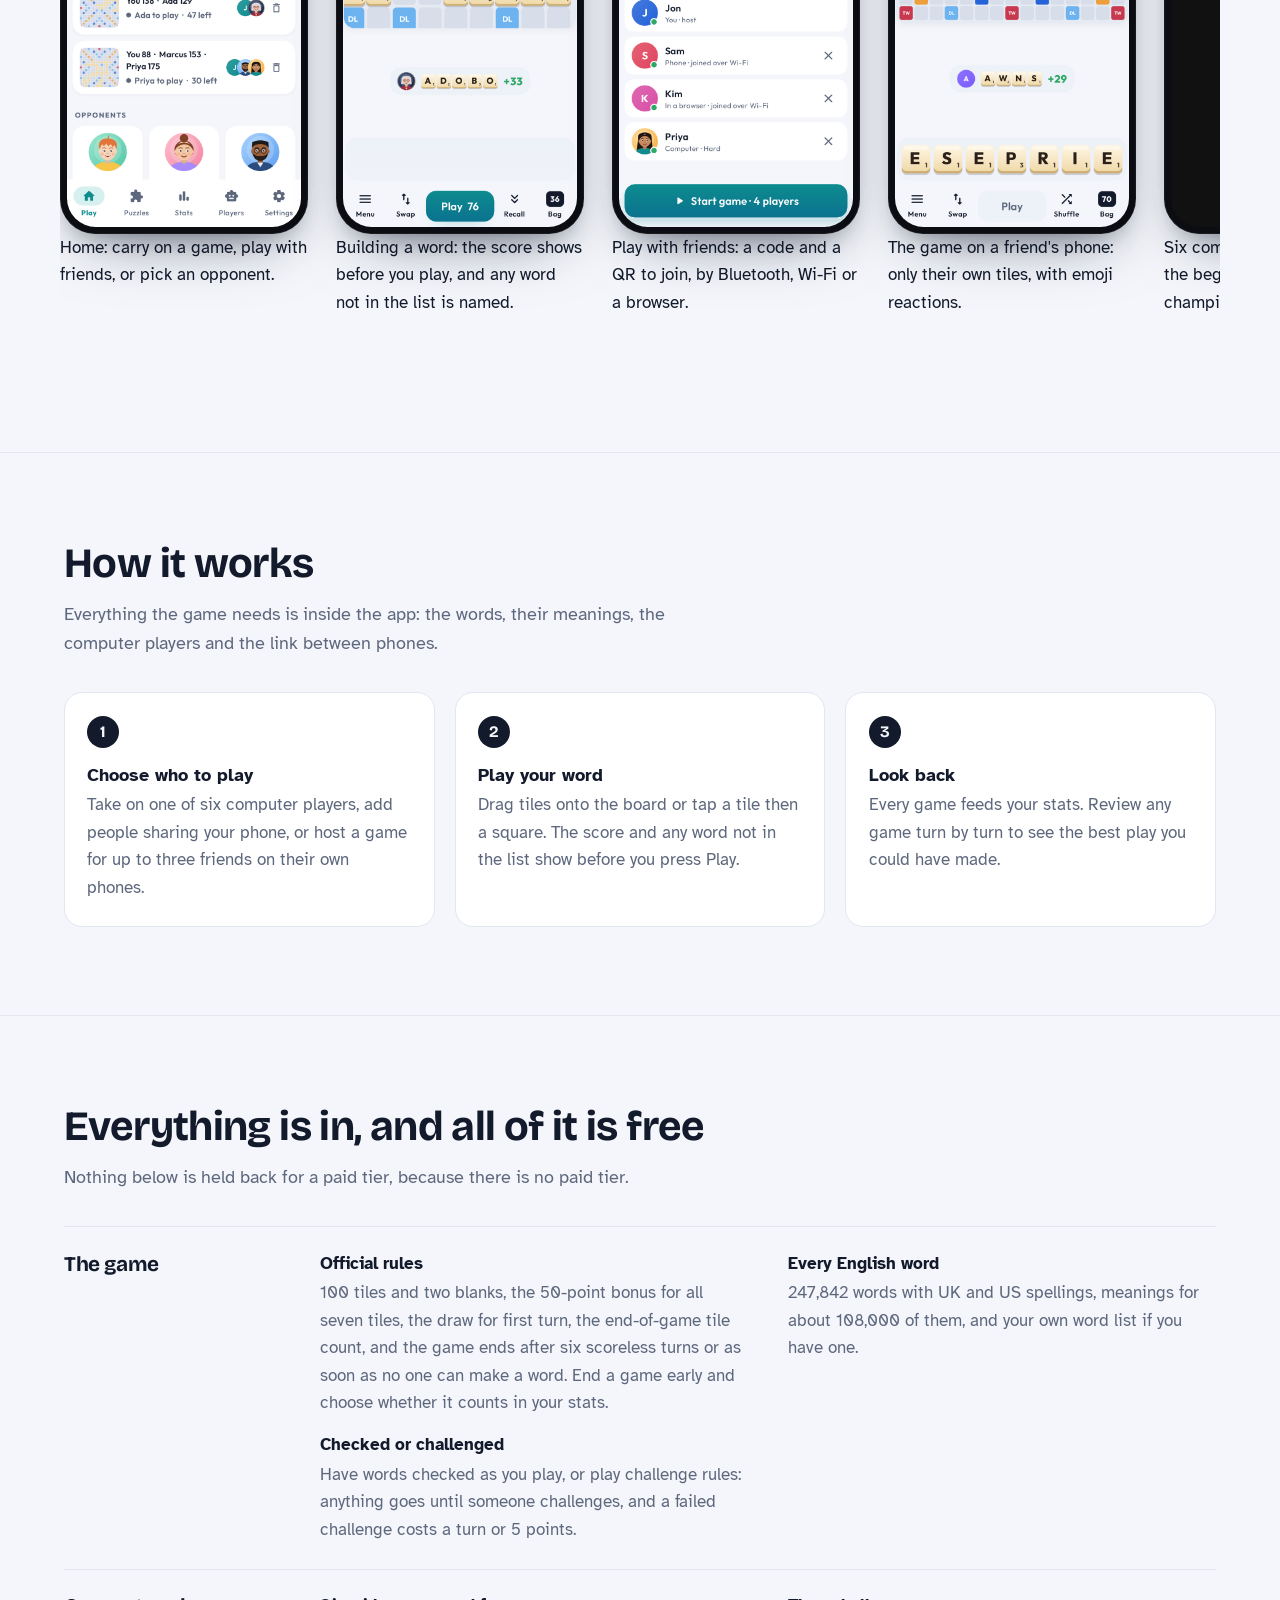
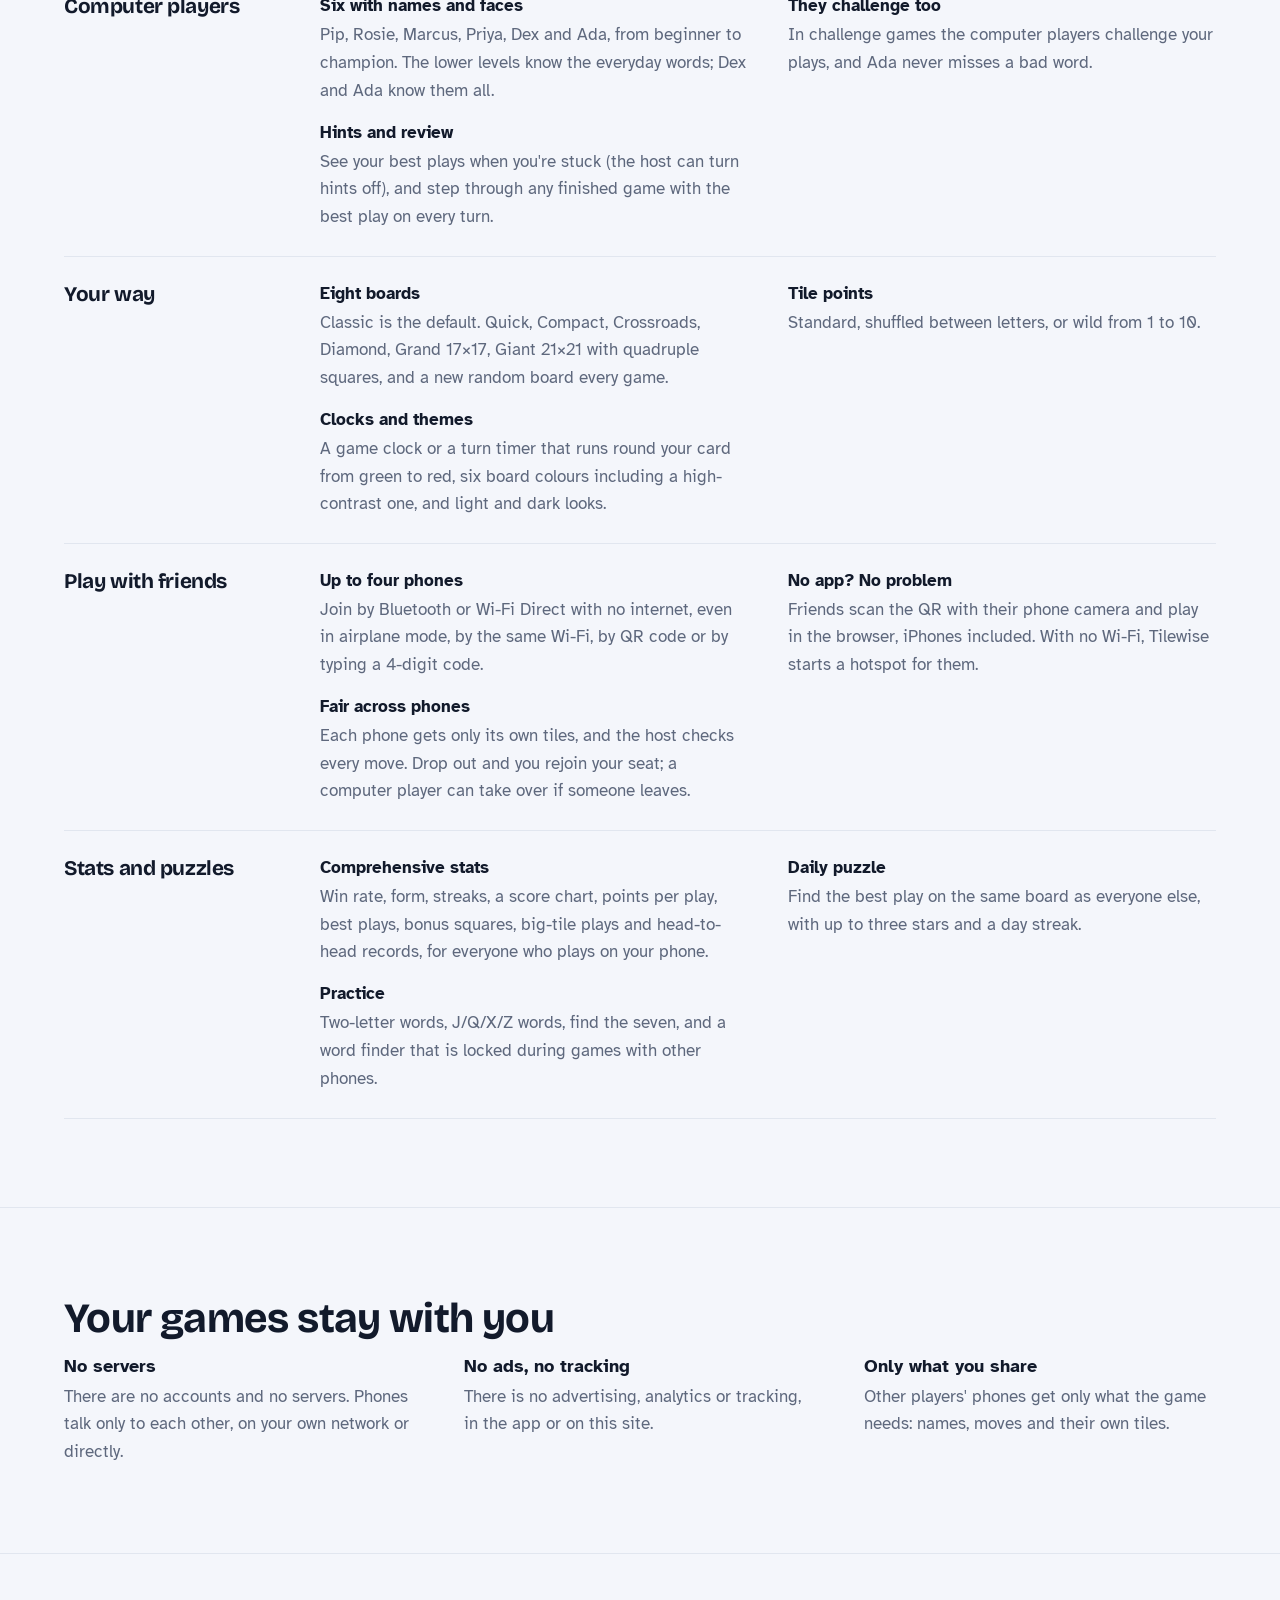
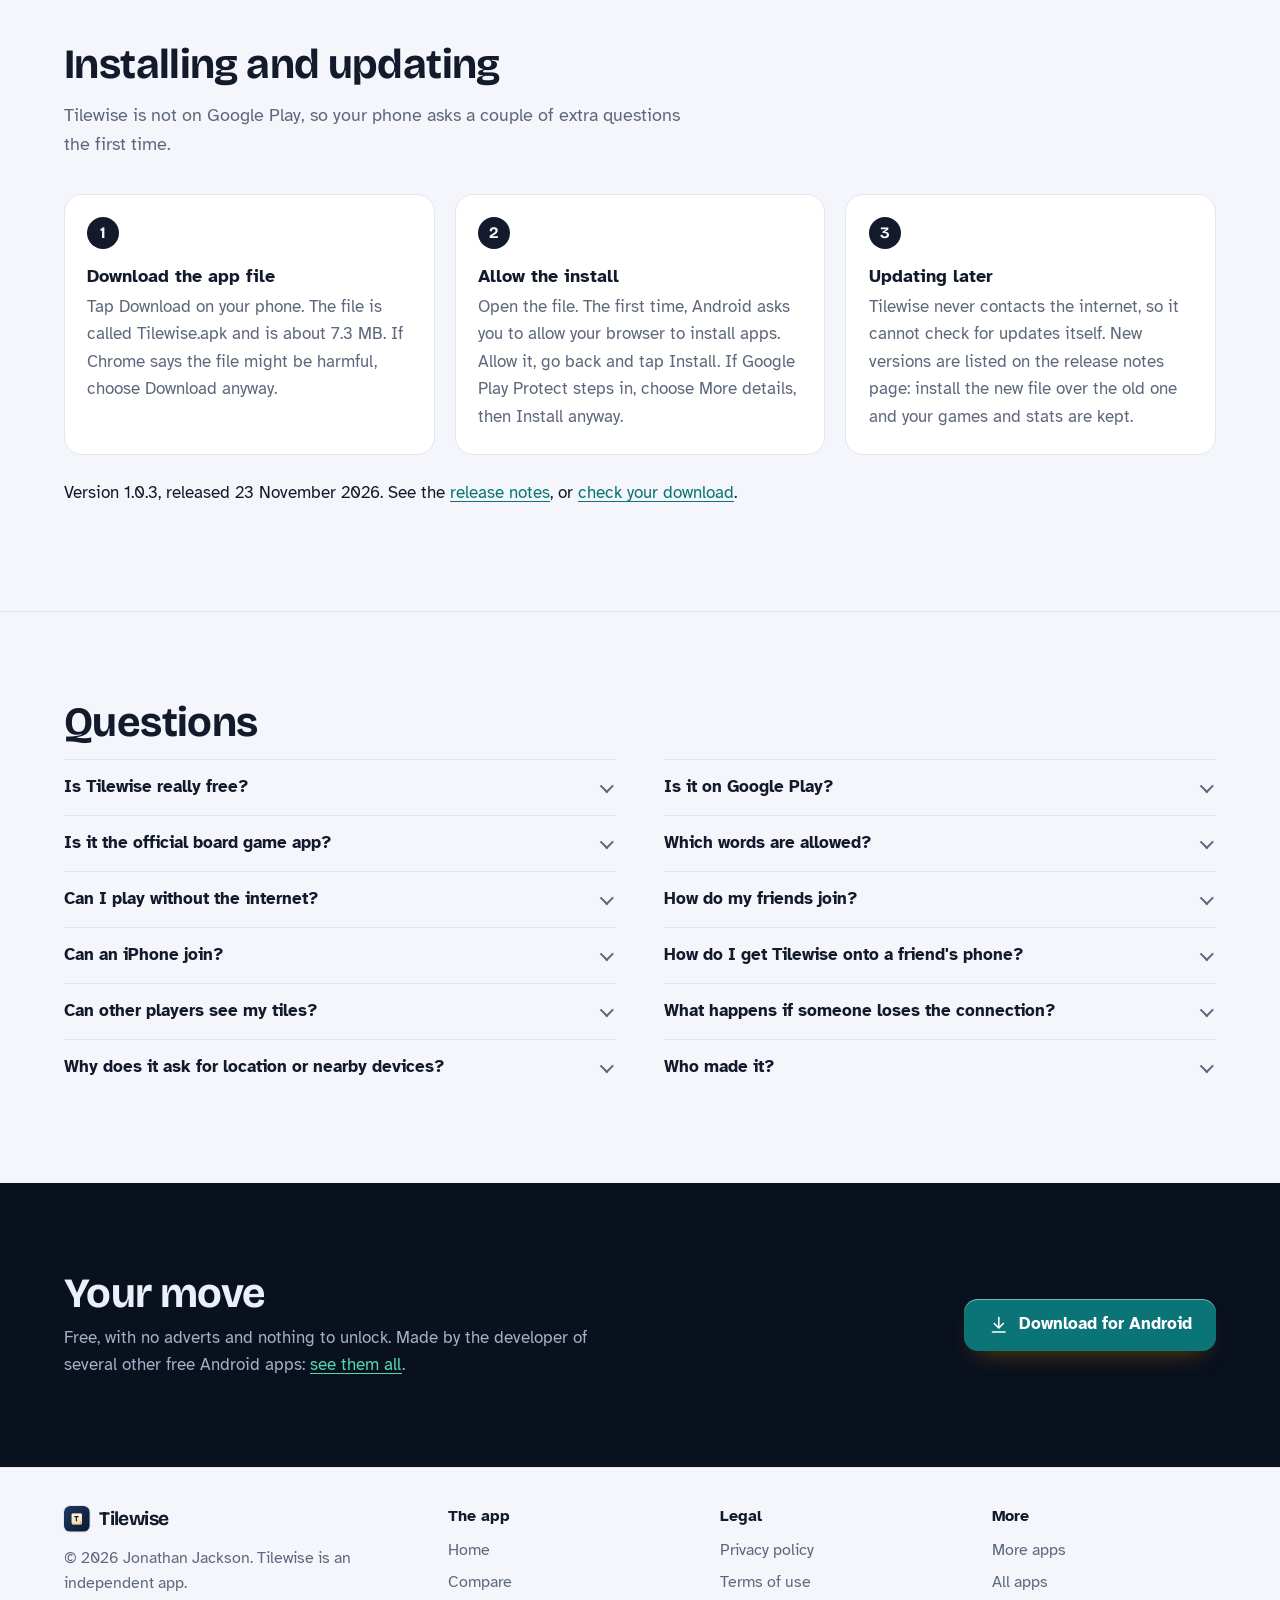
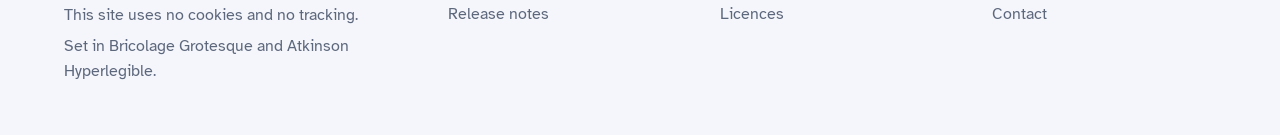
==== commit c8699918: "Tilewise 1.0.3" ====
--- a/index.html
+++ b/index.html
@@ -28,7 +28,7 @@
 <link rel="stylesheet" href="./assets/house.css?v=1">
 <link rel="stylesheet" href="./assets/apps-list.css?v=1">
 <script src="./assets/apps-list.js?v=1" defer></script>
-<script type="application/ld+json">{"@context":"https://schema.org","@type":"SoftwareApplication","name":"Tilewise","url":"https://customgpter.github.io/tilewise/","description":"Tilewise is a free Android word game played to the official rules of the classic crossword tile game: every English word built in, six computer players, eight boards, deep stats, and up to four phones over Bluetooth or Wi-Fi with no internet. No adverts.","applicationCategory":"GameApplication","operatingSystem":"Android 8 or later","softwareVersion":"1.0.2","downloadUrl":"https://github.com/CustomGPTer/tilewise/releases/latest/download/Tilewise.apk","releaseNotes":"https://customgpter.github.io/tilewise/releases.html","offers":{"@type":"Offer","price":"0","priceCurrency":"GBP"},"inLanguage":"en-GB","image":"https://customgpter.github.io/tilewise/assets/og.png","featureList":["Official rules","Every English word","Checked or challenged","Six with names and faces","They challenge too","Hints and review","Eight boards","Tile points","Clocks and themes","Up to four phones","No app? No problem","Fair across phones"],"author":{"@type":"Person","name":"Jonathan Jackson"}}</script>
+<script type="application/ld+json">{"@context":"https://schema.org","@type":"SoftwareApplication","name":"Tilewise","url":"https://customgpter.github.io/tilewise/","description":"Tilewise is a free Android word game played to the official rules of the classic crossword tile game: every English word built in, six computer players, eight boards, deep stats, and up to four phones over Bluetooth or Wi-Fi with no internet. No adverts.","applicationCategory":"GameApplication","operatingSystem":"Android 8 or later","softwareVersion":"1.0.3","downloadUrl":"https://github.com/CustomGPTer/tilewise/releases/latest/download/Tilewise.apk","releaseNotes":"https://customgpter.github.io/tilewise/releases.html","offers":{"@type":"Offer","price":"0","priceCurrency":"GBP"},"inLanguage":"en-GB","image":"https://customgpter.github.io/tilewise/assets/og.png","featureList":["Official rules","Every English word","Checked or challenged","Six with names and faces","They challenge too","Hints and review","Eight boards","Tile points","Clocks and themes","Up to four phones","No app? No problem","Fair across phones"],"author":{"@type":"Person","name":"Jonathan Jackson"}}</script>
 <script type="application/ld+json">{"@context":"https://schema.org","@type":"FAQPage","mainEntity":[{"@type":"Question","name":"Is Tilewise really free?","acceptedAnswer":{"@type":"Answer","text":"Yes. There is no paid version, no subscription and no adverts, and nothing in the app is locked. Every board, computer player, puzzle and stat is in the free app."}},{"@type":"Question","name":"Is it on Google Play?","acceptedAnswer":{"@type":"Answer","text":"No. Tilewise is a personal project and is downloaded from this site as an Android app file. It needs Android 8 or later, which covers almost every phone in use."}},{"@type":"Question","name":"Is it the official board game app?","acceptedAnswer":{"@type":"Answer","text":"No. Tilewise is an independent game that follows the well-known rules of crossword tile games. It is not connected with any board game maker or brand."}},{"@type":"Question","name":"Which words are allowed?","acceptedAnswer":{"@type":"Answer","text":"Tilewise has 247,842 English words, made from the free ENABLE and SCOWL word lists, with UK and US spellings. You can choose UK only, US only or both. It does not include the licensed tournament lists, but you can import your own list."}},{"@type":"Question","name":"Can I play without the internet?","acceptedAnswer":{"@type":"Answer","text":"Yes, always. On your own, against the computer, or pass and play, it never needs a connection. Phones can link by Bluetooth with airplane mode on: switch Bluetooth back on after turning airplane mode on."}},{"@type":"Question","name":"How do my friends join?","acceptedAnswer":{"@type":"Answer","text":"Open Play with friends and tap Host. Your screen shows a 4-digit code and a QR code. Friends with Tilewise tap Join and scan it, or type the code. Friends without it scan the QR with their phone's camera and play in their browser."}},{"@type":"Question","name":"Can an iPhone join?","acceptedAnswer":{"@type":"Answer","text":"Yes, in the browser. An iPhone on the same Wi-Fi scans the QR and plays in Safari. With no shared Wi-Fi, Tilewise starts a hotspot for it to join first."}},{"@type":"Question","name":"How do I get Tilewise onto a friend's phone?","acceptedAnswer":{"@type":"Answer","text":"Tap Send Tilewise to a friend to share the app file by Quick Share or Bluetooth, or let them download it from the game page in their browser."}},{"@type":"Question","name":"Can other players see my tiles?","acceptedAnswer":{"@type":"Answer","text":"No. Each phone is sent only its own tiles. The other racks and the order of the bag are never sent, and everything is shown only when the game ends."}},{"@type":"Question","name":"What happens if someone loses the connection?","acceptedAnswer":{"@type":"Answer","text":"Their phone reconnects to the same seat by itself. The host sees who is offline and can let a computer player take over that seat."}},{"@type":"Question","name":"Why does it ask for location or nearby devices?","acceptedAnswer":{"@type":"Answer","text":"Android needs these to find phones close by over Bluetooth and Wi-Fi Direct. Tilewise asks only when you host or join, and never uses or stores your location."}},{"@type":"Question","name":"Who made it?","acceptedAnswer":{"@type":"Answer","text":"Tilewise is made by Jonathan Jackson, an independent developer in the United Kingdom."}}]}</script>
 </head>
 <body>
@@ -48,7 +48,7 @@
 <p class="lede">Tilewise is the classic crossword tile game for Android, played to the official rules, with every English word built in and six computer players who each play their own way.</p><p class="lede">Play on your own, pass one phone round, or link up to four phones by Bluetooth or Wi-Fi, even in airplane mode. Friends without the app can join from their phone's browser.</p>
 
 <p class="get" id="download"><a class="button" href="https://github.com/CustomGPTer/tilewise/releases/latest/download/Tilewise.apk"><svg class="ico" viewBox="0 0 24 24" aria-hidden="true"><path d="M12 4v11"/><path d="M7 10.5l5 5 5-5"/><path d="M5 20h14"/></svg>Download for Android</a><a class="aside" href="#install">How to install</a></p>
-<ul class="pills"><li>Version 1.0.2</li><li>Android 8 or later</li><li>7.3 MB</li></ul>
+<ul class="pills"><li>Version 1.0.3</li><li>Android 8 or later</li><li>7.3 MB</li></ul>
 <p class="facts">Free, with nothing to unlock. No adverts, no account with the developer, no tracking. <a href="compare.html">Compare</a> or read the <a href="releases.html">release notes</a>.</p>
 <p class="facts">Chrome may say the file might be harmful. It shows this for app files that do not come from Google Play. Choose Download anyway.</p>
 </div>
@@ -80,7 +80,7 @@
 <div class="wrap">
 <h2 id="features-h">Everything is in, and all of it is free</h2>
 <p class="intro">Nothing below is held back for a paid tier, because there is no paid tier.</p>
-<div class="groups"><div class="group"><h3>The game</h3><dl><div><dt>Official rules</dt><dd>100 tiles and two blanks, the 50-point bonus for all seven tiles, the draw for first turn, the end-of-game tile count and six scoreless turns to finish.</dd></div><div><dt>Every English word</dt><dd>247,842 words with UK and US spellings, meanings for about 108,000 of them, and your own word list if you have one.</dd></div><div><dt>Checked or challenged</dt><dd>Have words checked as you play, or play challenge rules: anything goes until someone challenges, and a failed challenge costs a turn or 5 points.</dd></div></dl></div><div class="group"><h3>Computer players</h3><dl><div><dt>Six with names and faces</dt><dd>Pip, Rosie, Marcus, Priya, Dex and Ada, from beginner to champion. The lower levels know the everyday words; Dex and Ada know them all.</dd></div><div><dt>They challenge too</dt><dd>In challenge games the computer players challenge your plays, and Ada never misses a bad word.</dd></div><div><dt>Hints and review</dt><dd>See your best plays when you're stuck (the host can turn hints off), and step through any finished game with the best play on every turn.</dd></div></dl></div><div class="group"><h3>Your way</h3><dl><div><dt>Eight boards</dt><dd>Classic is the default. Quick, Compact, Crossroads, Diamond, Grand 17×17, Giant 21×21 with quadruple squares, and a new random board every game.</dd></div><div><dt>Tile points</dt><dd>Standard, shuffled between letters, or wild from 1 to 10.</dd></div><div><dt>Clocks and themes</dt><dd>A game clock or a turn timer that runs round your card from green to red, six board colours including a high-contrast one, and light and dark looks.</dd></div></dl></div><div class="group"><h3>Play with friends</h3><dl><div><dt>Up to four phones</dt><dd>Join by Bluetooth or Wi-Fi Direct with no internet, even in airplane mode, by the same Wi-Fi, by QR code or by typing a 4-digit code.</dd></div><div><dt>No app? No problem</dt><dd>Friends scan the QR with their phone camera and play in the browser, iPhones included. With no Wi-Fi, Tilewise starts a hotspot for them.</dd></div><div><dt>Fair across phones</dt><dd>Each phone gets only its own tiles, and the host checks every move. Drop out and you rejoin your seat; a computer player can take over if someone leaves.</dd></div></dl></div><div class="group"><h3>Stats and puzzles</h3><dl><div><dt>Comprehensive stats</dt><dd>Win rate, form, streaks, a score chart, points per play, best plays, bonus squares, big-tile plays and head-to-head records, for everyone who plays on your phone.</dd></div><div><dt>Daily puzzle</dt><dd>Find the best play on the same board as everyone else, with up to three stars and a day streak.</dd></div><div><dt>Practice</dt><dd>Two-letter words, J/Q/X/Z words, find the seven, and a word finder that is locked during games with other phones.</dd></div></dl></div></div>
+<div class="groups"><div class="group"><h3>The game</h3><dl><div><dt>Official rules</dt><dd>100 tiles and two blanks, the 50-point bonus for all seven tiles, the draw for first turn, the end-of-game tile count, and the game ends after six scoreless turns or as soon as no one can make a word. End a game early and choose whether it counts in your stats.</dd></div><div><dt>Every English word</dt><dd>247,842 words with UK and US spellings, meanings for about 108,000 of them, and your own word list if you have one.</dd></div><div><dt>Checked or challenged</dt><dd>Have words checked as you play, or play challenge rules: anything goes until someone challenges, and a failed challenge costs a turn or 5 points.</dd></div></dl></div><div class="group"><h3>Computer players</h3><dl><div><dt>Six with names and faces</dt><dd>Pip, Rosie, Marcus, Priya, Dex and Ada, from beginner to champion. The lower levels know the everyday words; Dex and Ada know them all.</dd></div><div><dt>They challenge too</dt><dd>In challenge games the computer players challenge your plays, and Ada never misses a bad word.</dd></div><div><dt>Hints and review</dt><dd>See your best plays when you're stuck (the host can turn hints off), and step through any finished game with the best play on every turn.</dd></div></dl></div><div class="group"><h3>Your way</h3><dl><div><dt>Eight boards</dt><dd>Classic is the default. Quick, Compact, Crossroads, Diamond, Grand 17×17, Giant 21×21 with quadruple squares, and a new random board every game.</dd></div><div><dt>Tile points</dt><dd>Standard, shuffled between letters, or wild from 1 to 10.</dd></div><div><dt>Clocks and themes</dt><dd>A game clock or a turn timer that runs round your card from green to red, six board colours including a high-contrast one, and light and dark looks.</dd></div></dl></div><div class="group"><h3>Play with friends</h3><dl><div><dt>Up to four phones</dt><dd>Join by Bluetooth or Wi-Fi Direct with no internet, even in airplane mode, by the same Wi-Fi, by QR code or by typing a 4-digit code.</dd></div><div><dt>No app? No problem</dt><dd>Friends scan the QR with their phone camera and play in the browser, iPhones included. With no Wi-Fi, Tilewise starts a hotspot for them.</dd></div><div><dt>Fair across phones</dt><dd>Each phone gets only its own tiles, and the host checks every move. Drop out and you rejoin your seat; a computer player can take over if someone leaves.</dd></div></dl></div><div class="group"><h3>Stats and puzzles</h3><dl><div><dt>Comprehensive stats</dt><dd>Win rate, form, streaks, a score chart, points per play, best plays, bonus squares, big-tile plays and head-to-head records, for everyone who plays on your phone.</dd></div><div><dt>Daily puzzle</dt><dd>Find the best play on the same board as everyone else, with up to three stars and a day streak.</dd></div><div><dt>Practice</dt><dd>Two-letter words, J/Q/X/Z words, find the seven, and a word finder that is locked during games with other phones.</dd></div></dl></div></div>
 </div>
 </section>
 
@@ -96,7 +96,7 @@
 <h2 id="install-h">Installing and updating</h2>
 <p class="intro">Tilewise is not on Google Play, so your phone asks a couple of extra questions the first time.</p>
 <ol class="steps"><li><h3>Download the app file</h3><p>Tap Download on your phone. The file is called Tilewise.apk and is about 7.3 MB. If Chrome says the file might be harmful, choose Download anyway.</p></li><li><h3>Allow the install</h3><p>Open the file. The first time, Android asks you to allow your browser to install apps. Allow it, go back and tap Install. If Google Play Protect steps in, choose More details, then Install anyway.</p></li><li><h3>Updating later</h3><p>Tilewise never contacts the internet, so it cannot check for updates itself. New versions are listed on the release notes page: install the new file over the old one and your games and stats are kept.</p></li></ol>
-<p class="after-table">Version 1.0.2, released 22 November 2026. See the <a href="releases.html">release notes</a>, or <a href="releases.html#checking">check your download</a>.</p>
+<p class="after-table">Version 1.0.3, released 23 November 2026. See the <a href="releases.html">release notes</a>, or <a href="releases.html#checking">check your download</a>.</p>
 </div>
 </section>
 
